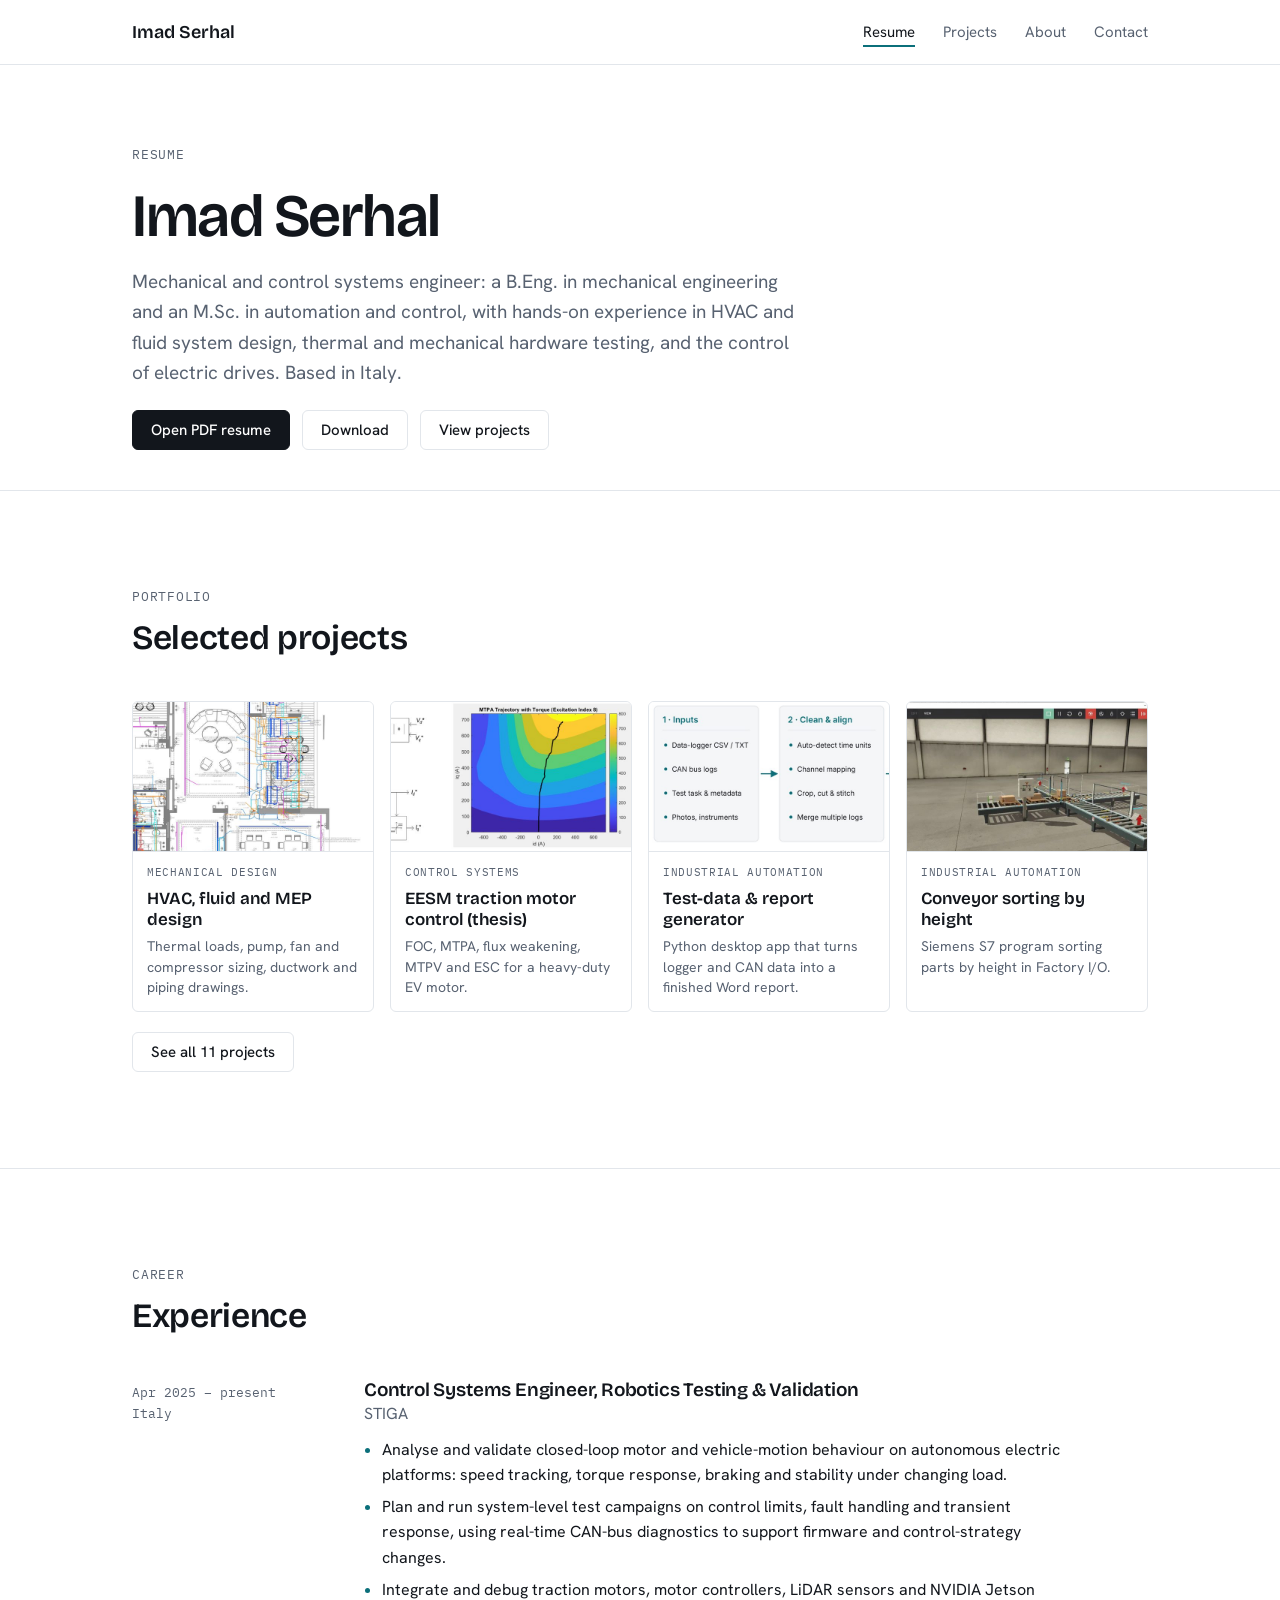
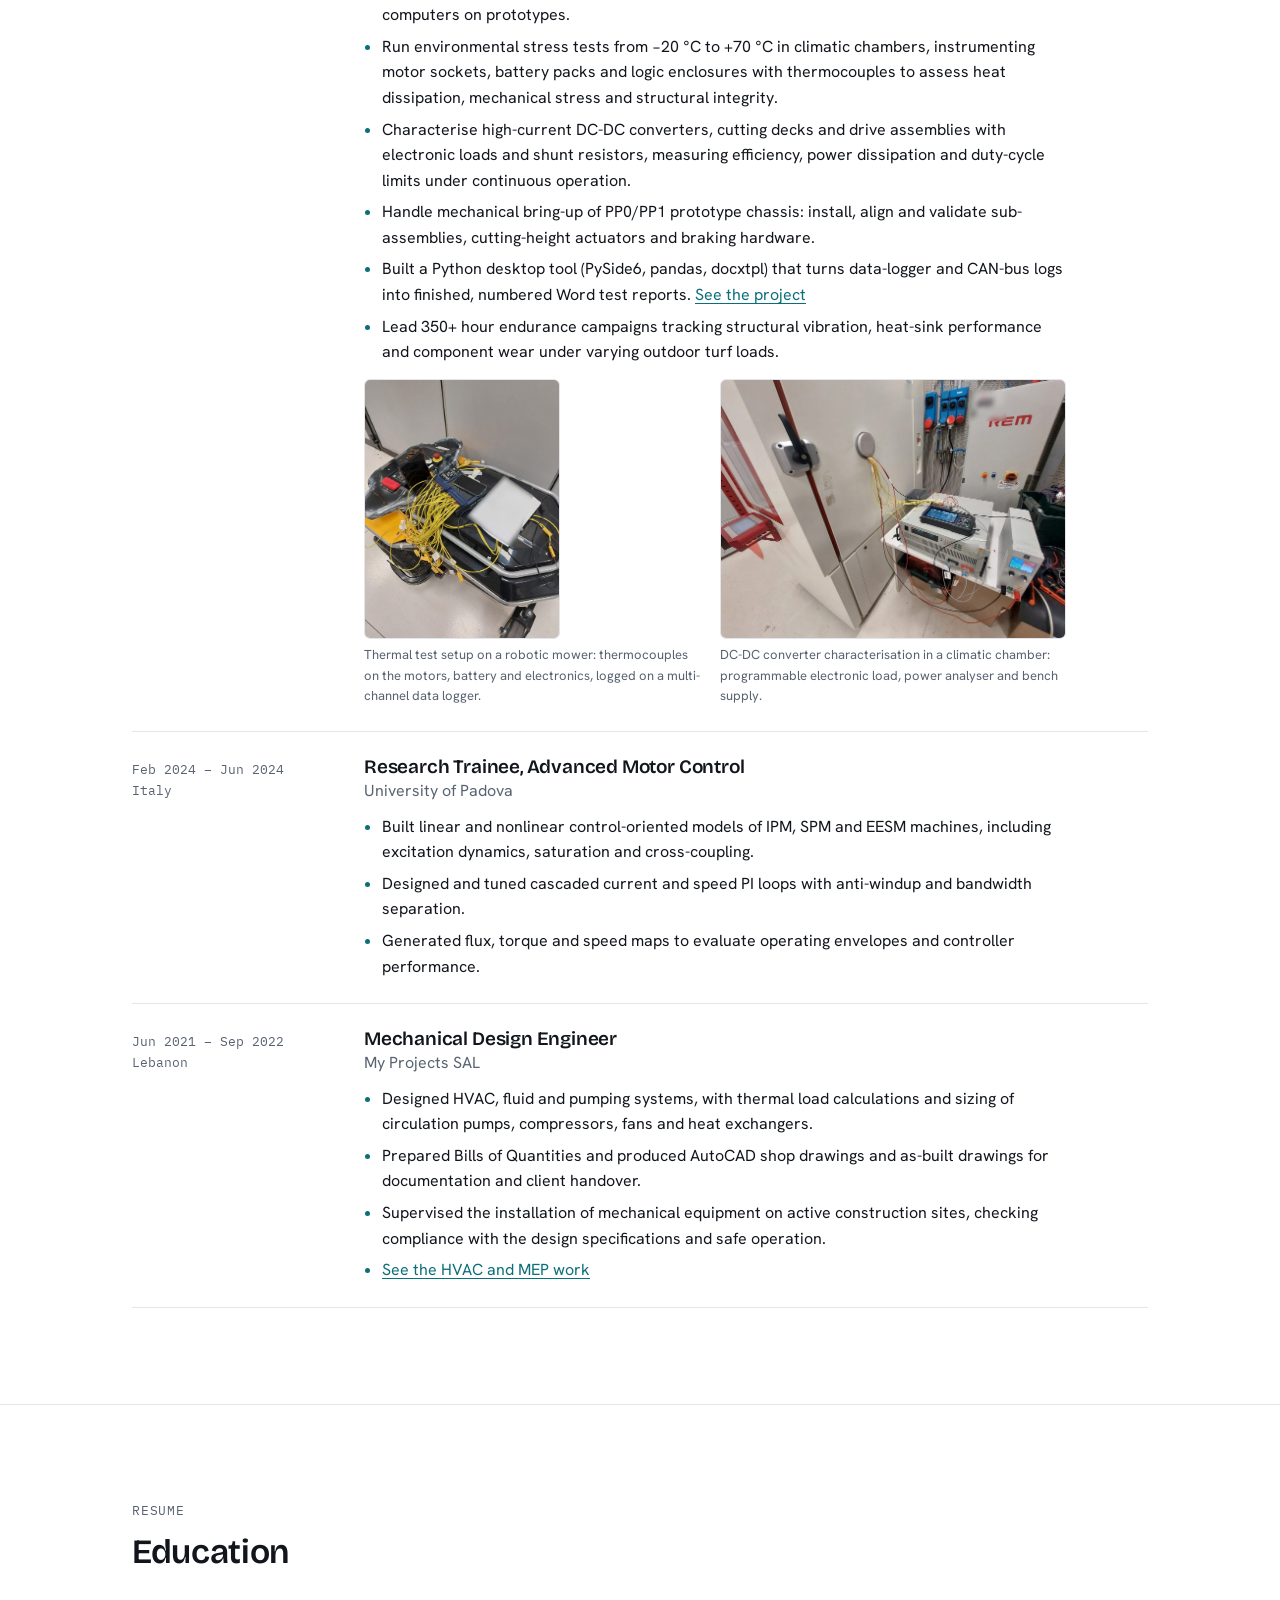
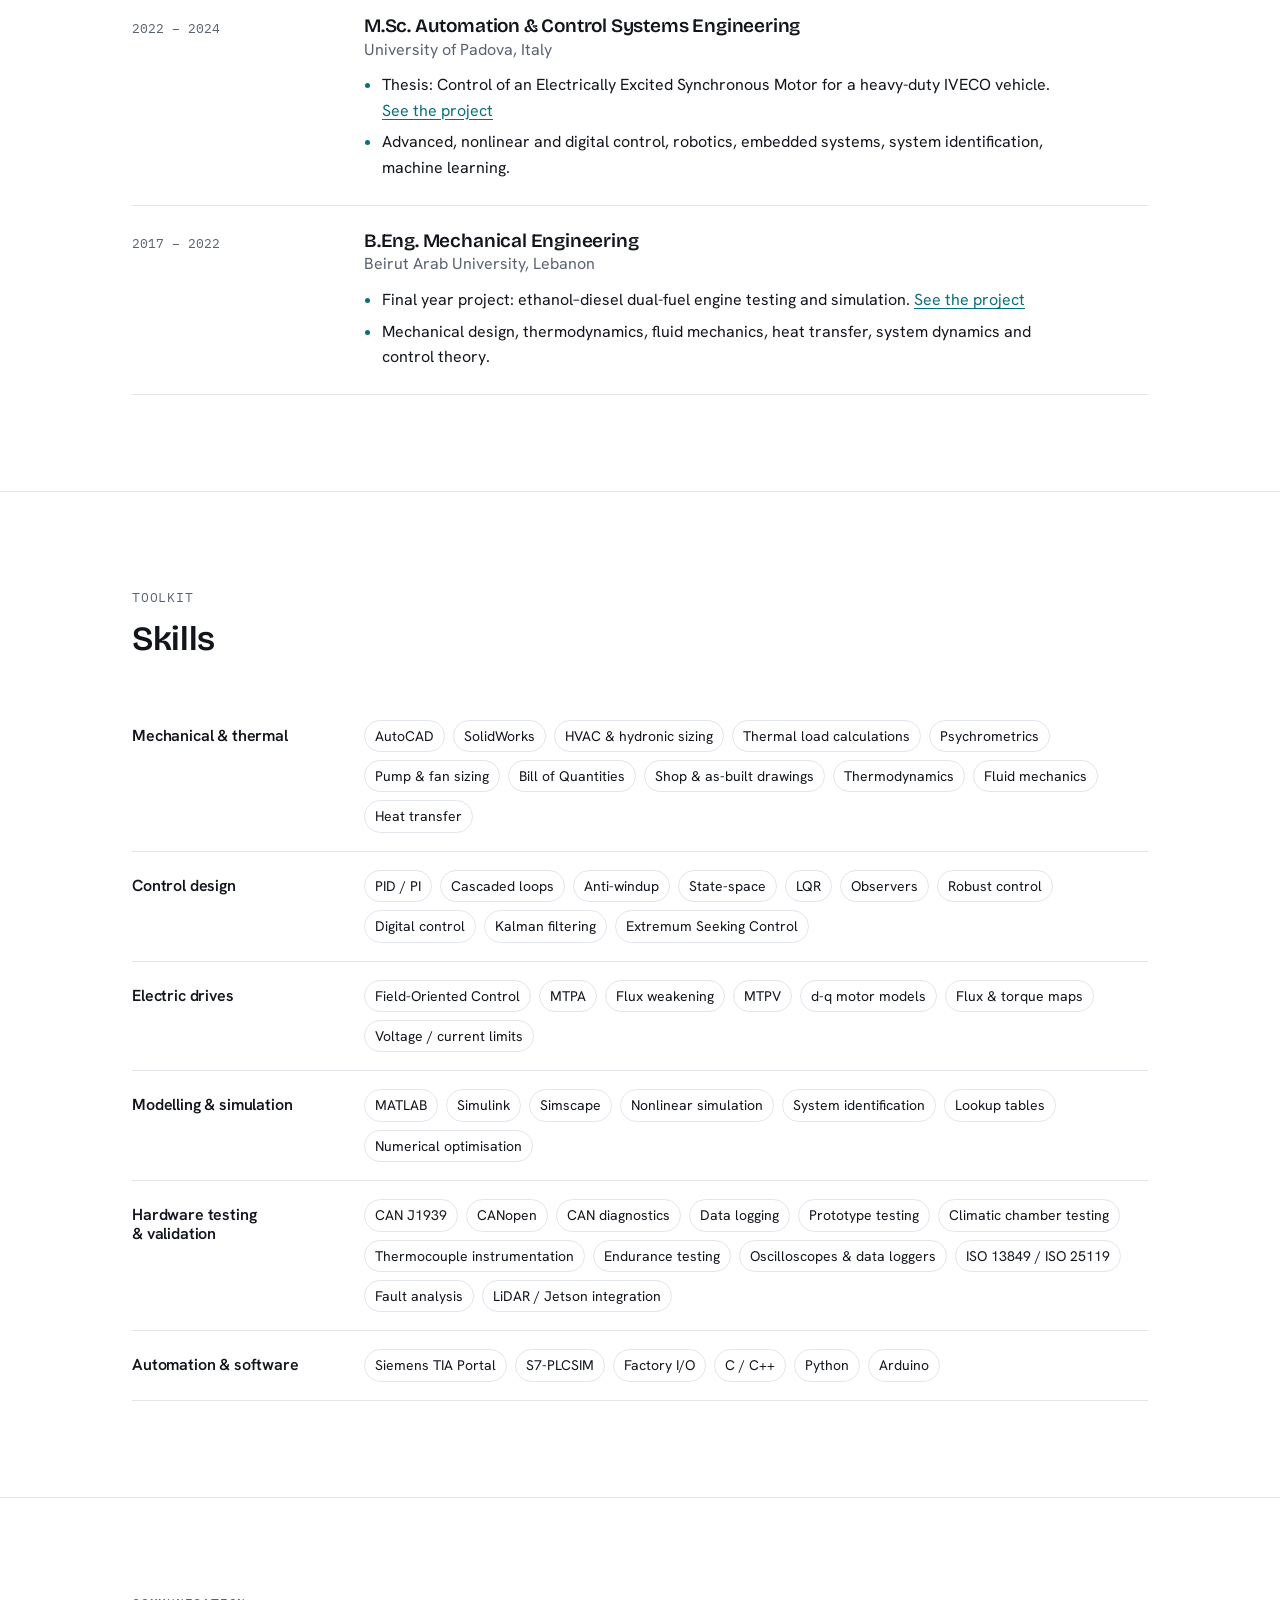
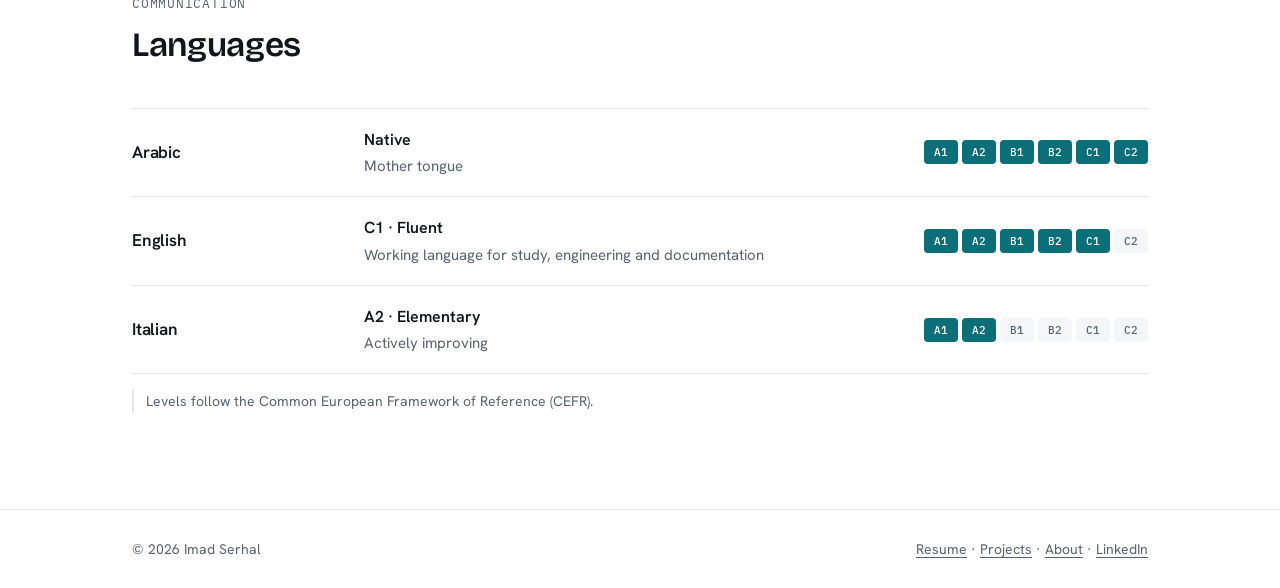
==== index.html @ 00bcc105 "Publish portfolio site Co-Authored-By: Claude Opus 5.5 (1M context) <noreply@anthropic.com> Claude-S" ====
<!doctype html>
<html lang="en">
<head>
<meta charset="utf-8">
<meta name="viewport" content="width=device-width, initial-scale=1, viewport-fit=cover">
<title>Imad Serhal · Resume</title>
<meta name="description" content="Imad Serhal, mechanical and control systems engineer. HVAC and fluid system design, control of electric drives, PLC and industrial automation projects.">
<link rel="canonical" href="https://imadhserhal.github.io/">
<meta property="og:type" content="website">
<meta property="og:title" content="Imad Serhal · Resume">
<meta property="og:description" content="Imad Serhal, mechanical and control systems engineer. HVAC and fluid system design, control of electric drives, PLC and industrial automation projects.">
<meta property="og:url" content="https://imadhserhal.github.io/">
<meta property="og:image" content="https://imadhserhal.github.io/assets/img/portrait.jpg">
<meta name="twitter:card" content="summary">
<link rel="preconnect" href="https://fonts.googleapis.com">
<link rel="preconnect" href="https://fonts.gstatic.com" crossorigin>
<link rel="stylesheet" href="https://fonts.googleapis.com/css2?family=Bricolage+Grotesque:opsz,wght@12..96,600&family=Hanken+Grotesk:wght@400;500;600&family=IBM+Plex+Mono:wght@400;500&display=swap">
<link rel="stylesheet" href="assets/style.css">
</head>
<body>

<header class="site-header">
  <div class="wrap">
    <a class="brand" href="index.html">Imad Serhal</a>
    <nav class="nav" aria-label="Main">
      <a href="index.html" aria-current="page">Resume</a>
      <a href="projects.html">Projects</a>
      <a href="about.html">About</a>
      <a href="about.html#contact">Contact</a>
    </nav>
  </div>
</header>

<main>
  <div class="wrap page-intro">
    <span class="label">Resume</span>
    <h1>Imad Serhal</h1>
    <p>Mechanical and control systems engineer: a B.Eng. in mechanical engineering and an M.Sc. in automation and control, with hands-on experience in HVAC and fluid system design, thermal and mechanical hardware testing, and the control of electric drives. Based in Italy.</p>
    <div class="hero-actions">
      <a class="btn" href="assets/docs/Imad_Serhal_CV.pdf" target="_blank" rel="noopener">Open PDF resume</a>
      <a class="btn ghost" href="assets/docs/Imad_Serhal_CV.pdf" download>Download</a>
      <a class="btn ghost" href="projects.html">View projects</a>
    </div>
  </div>

  <section id="selected-projects" class="preview">
    <div class="wrap">
      <div class="section-head">
        <span class="label">Portfolio</span>
        <h2>Selected projects</h2>
      </div>
      <div class="pcards">
      <a class="pcard" href="projects.html#hvac">
        <img src="assets/img/thumbs/hvac.jpg" alt="" loading="lazy" width="640" height="400">
        <span class="label">Mechanical Design</span>
        <strong>HVAC, fluid and MEP design</strong>
        <span class="pcard-text">Thermal loads, pump, fan and compressor sizing, ductwork and piping drawings.</span>
      </a>
      <a class="pcard" href="projects.html#eesm">
        <img src="assets/img/thumbs/eesm.jpg" alt="" loading="lazy" width="640" height="400">
        <span class="label">Control Systems</span>
        <strong>EESM traction motor control (thesis)</strong>
        <span class="pcard-text">FOC, MTPA, flux weakening, MTPV and ESC for a heavy-duty EV motor.</span>
      </a>
      <a class="pcard" href="projects.html#report-tool">
        <img src="assets/img/thumbs/report-tool.jpg" alt="" loading="lazy" width="640" height="400">
        <span class="label">Industrial Automation</span>
        <strong>Test-data &amp; report generator</strong>
        <span class="pcard-text">Python desktop app that turns logger and CAN data into a finished Word report.</span>
      </a>
      <a class="pcard" href="projects.html#plc-sorting">
        <img src="assets/img/thumbs/plc-sorting.jpg" alt="" loading="lazy" width="640" height="400">
        <span class="label">Industrial Automation</span>
        <strong>Conveyor sorting by height</strong>
        <span class="pcard-text">Siemens S7 program sorting parts by height in Factory I/O.</span>
      </a>
      </div>
      <p class="preview-more"><a class="btn ghost" href="projects.html">See all 11 projects</a></p>
    </div>
  </section>

  <section id="experience">
    <div class="wrap">
      <div class="section-head">
        <span class="label">Career</span>
        <h2>Experience</h2>
      </div>
      <div class="timeline">
        <article class="role">
          <div class="when">Apr 2025 – present<br>Italy</div>
          <div>
            <h3>Control Systems Engineer, Robotics Testing &amp; Validation</h3>
            <div class="org">STIGA</div>
            <ul>
              <li>Analyse and validate closed-loop motor and vehicle-motion behaviour on autonomous electric platforms: speed tracking, torque response, braking and stability under changing load.</li>
              <li>Plan and run system-level test campaigns on control limits, fault handling and transient response, using real-time CAN-bus diagnostics to support firmware and control-strategy changes.</li>
              <li>Integrate and debug traction motors, motor controllers, LiDAR sensors and NVIDIA Jetson computers on prototypes.</li>
              <li>Run environmental stress tests from −20 °C to +70 °C in climatic chambers, instrumenting motor sockets, battery packs and logic enclosures with thermocouples to assess heat dissipation, mechanical stress and structural integrity.</li>
              <li>Characterise high-current DC-DC converters, cutting decks and drive assemblies with electronic loads and shunt resistors, measuring efficiency, power dissipation and duty-cycle limits under continuous operation.</li>
              <li>Handle mechanical bring-up of PP0/PP1 prototype chassis: install, align and validate sub-assemblies, cutting-height actuators and braking hardware.</li>
              <li>Built a Python desktop tool (PySide6, pandas, docxtpl) that turns data-logger and CAN-bus logs into finished, numbered Word test reports. <a href="projects.html#report-tool">See the project</a></li>
              <li>Lead 350+ hour endurance campaigns tracking structural vibration, heat-sink performance and component wear under varying outdoor turf loads.</li>
            </ul>
            <div class="role-media">
              <figure>
                <img src="assets/img/thermal-setup.jpg" alt="Robotic mower instrumented with thermocouples routed to a multi-channel data logger" loading="lazy">
                <figcaption>Thermal test setup on a robotic mower: thermocouples on the motors, battery and electronics, logged on a multi-channel data logger.</figcaption>
              </figure>
              <figure>
                <img src="assets/img/dcdc-setup.jpg" alt="DC-DC converter wired through a climatic chamber port to an electronic load, power analyser and bench supply" loading="lazy">
                <figcaption>DC-DC converter characterisation in a climatic chamber: programmable electronic load, power analyser and bench supply.</figcaption>
              </figure>
            </div>
          </div>
        </article>
        <article class="role">
          <div class="when">Feb 2024 – Jun 2024<br>Italy</div>
          <div>
            <h3>Research Trainee, Advanced Motor Control</h3>
            <div class="org">University of Padova</div>
            <ul>
              <li>Built linear and nonlinear control-oriented models of IPM, SPM and EESM machines, including excitation dynamics, saturation and cross-coupling.</li>
              <li>Designed and tuned cascaded current and speed PI loops with anti-windup and bandwidth separation.</li>
              <li>Generated flux, torque and speed maps to evaluate operating envelopes and controller performance.</li>
            </ul>
          </div>
        </article>
        <article class="role">
          <div class="when">Jun 2021 – Sep 2022<br>Lebanon</div>
          <div>
            <h3>Mechanical Design Engineer</h3>
            <div class="org">My Projects SAL</div>
            <ul>
              <li>Designed HVAC, fluid and pumping systems, with thermal load calculations and sizing of circulation pumps, compressors, fans and heat exchangers.</li>
              <li>Prepared Bills of Quantities and produced AutoCAD shop drawings and as-built drawings for documentation and client handover.</li>
              <li>Supervised the installation of mechanical equipment on active construction sites, checking compliance with the design specifications and safe operation.</li>
              <li><a href="projects.html#hvac">See the HVAC and MEP work</a></li>
            </ul>
          </div>
        </article>
      </div>
    </div>
  </section>

  <section id="education">
    <div class="wrap">
      <div class="section-head">
        <span class="label">Resume</span>
        <h2>Education</h2>
      </div>
      <div class="timeline">
        <article class="role">
          <div class="when">2022 – 2024</div>
          <div>
            <h3>M.Sc. Automation &amp; Control Systems Engineering</h3>
            <div class="org">University of Padova, Italy</div>
            <ul>
              <li>Thesis: Control of an Electrically Excited Synchronous Motor for a heavy-duty IVECO vehicle. <a href="projects.html#eesm">See the project</a></li>
              <li>Advanced, nonlinear and digital control, robotics, embedded systems, system identification, machine learning.</li>
            </ul>
          </div>
        </article>
        <article class="role">
          <div class="when">2017 – 2022</div>
          <div>
            <h3>B.Eng. Mechanical Engineering</h3>
            <div class="org">Beirut Arab University, Lebanon</div>
            <ul>
              <li>Final year project: ethanol–diesel dual-fuel engine testing and simulation. <a href="projects.html#ethanol-engine">See the project</a></li>
              <li>Mechanical design, thermodynamics, fluid mechanics, heat transfer, system dynamics and control theory.</li>
            </ul>
          </div>
        </article>
      </div>
    </div>
  </section>

  <section id="skills">
    <div class="wrap">
      <div class="section-head">
        <span class="label">Toolkit</span>
        <h2>Skills</h2>
      </div>
      <div class="skills">
        <div class="skill-row">
          <h3>Mechanical &amp; thermal</h3>
          <ul class="chips"><li>AutoCAD</li><li>SolidWorks</li><li>HVAC &amp; hydronic sizing</li><li>Thermal load calculations</li><li>Psychrometrics</li><li>Pump &amp; fan sizing</li><li>Bill of Quantities</li><li>Shop &amp; as-built drawings</li><li>Thermodynamics</li><li>Fluid mechanics</li><li>Heat transfer</li></ul>
        </div>
        <div class="skill-row">
          <h3>Control design</h3>
          <ul class="chips"><li>PID / PI</li><li>Cascaded loops</li><li>Anti-windup</li><li>State-space</li><li>LQR</li><li>Observers</li><li>Robust control</li><li>Digital control</li><li>Kalman filtering</li><li>Extremum Seeking Control</li></ul>
        </div>
        <div class="skill-row">
          <h3>Electric drives</h3>
          <ul class="chips"><li>Field-Oriented Control</li><li>MTPA</li><li>Flux weakening</li><li>MTPV</li><li>d-q motor models</li><li>Flux &amp; torque maps</li><li>Voltage / current limits</li></ul>
        </div>
        <div class="skill-row">
          <h3>Modelling &amp; simulation</h3>
          <ul class="chips"><li>MATLAB</li><li>Simulink</li><li>Simscape</li><li>Nonlinear simulation</li><li>System identification</li><li>Lookup tables</li><li>Numerical optimisation</li></ul>
        </div>
        <div class="skill-row">
          <h3>Hardware testing &amp; validation</h3>
          <ul class="chips"><li>CAN J1939</li><li>CANopen</li><li>CAN diagnostics</li><li>Data logging</li><li>Prototype testing</li><li>Climatic chamber testing</li><li>Thermocouple instrumentation</li><li>Endurance testing</li><li>Oscilloscopes &amp; data loggers</li><li>ISO 13849 / ISO 25119</li><li>Fault analysis</li><li>LiDAR / Jetson integration</li></ul>
        </div>
        <div class="skill-row">
          <h3>Automation &amp; software</h3>
          <ul class="chips"><li>Siemens TIA Portal</li><li>S7-PLCSIM</li><li>Factory I/O</li><li>C / C++</li><li>Python</li><li>Arduino</li></ul>
        </div>
      </div>
    </div>
  </section>

  <section id="languages">
    <div class="wrap">
      <div class="section-head">
        <span class="label">Communication</span>
        <h2>Languages</h2>
      </div>
      <div class="langs">
        <div class="lang">
          <h3>Arabic</h3>
          <div class="lang-level"><strong>Native</strong><span>Mother tongue</span></div>
          <span class="cefr" aria-hidden="true"><i class="on">A1</i><i class="on">A2</i><i class="on">B1</i><i class="on">B2</i><i class="on">C1</i><i class="on">C2</i></span>
        </div>
        <div class="lang">
          <h3>English</h3>
          <div class="lang-level"><strong>C1 · Fluent</strong><span>Working language for study, engineering and documentation</span></div>
          <span class="cefr" aria-hidden="true"><i class="on">A1</i><i class="on">A2</i><i class="on">B1</i><i class="on">B2</i><i class="on">C1</i><i class="">C2</i></span>
        </div>
        <div class="lang">
          <h3>Italian</h3>
          <div class="lang-level"><strong>A2 · Elementary</strong><span>Actively improving</span></div>
          <span class="cefr" aria-hidden="true"><i class="on">A1</i><i class="on">A2</i><i class="">B1</i><i class="">B2</i><i class="">C1</i><i class="">C2</i></span>
        </div>
      </div>
      <p class="note" style="margin-top:16px">Levels follow the Common European Framework of Reference (CEFR).</p>
    </div>
  </section>
</main>

<footer class="site-footer">
  <div class="wrap">
    <span>© 2026 Imad Serhal</span>
    <span><a href="index.html">Resume</a> · <a href="projects.html">Projects</a> · <a href="about.html">About</a> · <a href="https://www.linkedin.com/in/imadserhal" target="_blank" rel="noopener">LinkedIn</a></span>
  </div>
</footer>

<script src="assets/main.js"></script>
</body>
</html>
---- assets/style.css ----
/* Layout: one 1080px column, white ground, hairline rules between sections,
   mono labels for the engineering detail (units, tools, dates). */
:root {
  --bg: #ffffff;
  --surface: #f4f6f8;
  --ink: #12161c;
  --muted: #586271;
  --line: #e2e6eb;
  --accent: #0b6f7a;
  --accent-soft: #e6f2f3;

  --font-display: "Bricolage Grotesque", "Hanken Grotesk", system-ui, sans-serif;
  --font-body: "Hanken Grotesk", system-ui, -apple-system, "Segoe UI", sans-serif;
  --font-mono: "IBM Plex Mono", ui-monospace, "SFMono-Regular", Menlo, Consolas, monospace;

  --step--1: 0.8125rem;
  --step-0: 1rem;
  --step-1: 1.1875rem;
  --step-2: 1.5rem;
  --step-3: 2.125rem;
  --step-4: clamp(2.5rem, 6vw, 3.75rem);

  --wrap: 1080px;
  --radius: 6px;
  color-scheme: light;
}

* { box-sizing: border-box; }
html { scroll-behavior: smooth; scroll-padding-top: 84px; }
@media (prefers-reduced-motion: reduce) { html { scroll-behavior: auto; } }

body {
  margin: 0;
  background: var(--bg);
  color: var(--ink);
  font-family: var(--font-body);
  font-size: var(--step-0);
  line-height: 1.6;
  -webkit-font-smoothing: antialiased;
}
body::before {
  content: "";
  position: fixed;
  inset: 0 0 auto;
  height: env(safe-area-inset-top, 0px);
  z-index: 30;
  background: var(--bg);
}

img, video { max-width: 100%; display: block; }
a { color: var(--accent); text-underline-offset: 3px; }
a:hover { color: var(--ink); }
:focus-visible { outline: 2px solid var(--accent); outline-offset: 3px; border-radius: 2px; }

h1, h2, h3 { font-family: var(--font-display); font-weight: 600; line-height: 1.15; text-wrap: balance; margin: 0; letter-spacing: -0.01em; }
h1 { font-size: var(--step-4); letter-spacing: -0.025em; }
h2 { font-size: var(--step-3); }
h3 { font-size: var(--step-2); }
p { margin: 0; }

.wrap {
  max-width: var(--wrap);
  margin: 0 auto;
  padding-left: max(16px, env(safe-area-inset-left, 0px));
  padding-right: max(16px, env(safe-area-inset-right, 0px));
}
@media (min-width: 720px) {
  .wrap { padding-left: max(32px, env(safe-area-inset-left, 0px)); padding-right: max(32px, env(safe-area-inset-right, 0px)); }
}

.label {
  font-family: var(--font-mono);
  font-size: var(--step--1);
  letter-spacing: 0.06em;
  text-transform: uppercase;
  color: var(--muted);
}

/* Header */
.site-header {
  position: sticky;
  top: env(safe-area-inset-top, 0px);
  z-index: 20;
  background: color-mix(in srgb, var(--bg) 92%, transparent);
  backdrop-filter: saturate(1.4) blur(8px);
  border-bottom: 1px solid var(--line);
}
.site-header .wrap {
  display: flex;
  align-items: center;
  justify-content: space-between;
  gap: 16px;
  min-height: 64px;
}
.brand { font-family: var(--font-display); font-weight: 600; font-size: 1.125rem; color: var(--ink); text-decoration: none; white-space: nowrap; }
.nav { display: flex; align-items: center; gap: clamp(12px, 3vw, 28px); }
.nav a { color: var(--muted); text-decoration: none; font-size: 0.9375rem; }
.nav a:hover, .nav a[aria-current="page"] { color: var(--ink); }
.nav a[aria-current="page"] { text-decoration: underline; text-decoration-color: var(--accent); text-decoration-thickness: 2px; text-underline-offset: 8px; }

.btn {
  display: inline-flex;
  align-items: center;
  gap: 8px;
  padding: 10px 18px;
  border-radius: var(--radius);
  border: 1px solid var(--ink);
  background: var(--ink);
  color: var(--bg);
  font: 500 0.9375rem/1.2 var(--font-body);
  text-decoration: none;
  cursor: pointer;
}
.btn:hover { background: var(--accent); border-color: var(--accent); color: var(--bg); }
.btn.ghost { background: transparent; color: var(--ink); border-color: var(--line); }
.btn.ghost:hover { border-color: var(--ink); color: var(--ink); background: transparent; }
.nav .btn { padding: 7px 14px; color: var(--bg); }
.nav .btn:hover { color: var(--bg); }
@media (max-width: 520px) { .nav .hide-sm { display: none; } }
@media (max-width: 440px) { .brand { display: none; } .nav { width: 100%; justify-content: space-between; } }

/* Sections */
section { padding-block: clamp(56px, 9vw, 96px); border-top: 1px solid var(--line); }
section.first { border-top: 0; }
.section-head { display: grid; gap: 10px; margin-bottom: clamp(28px, 4vw, 44px); max-width: 44rem; }
.section-head p { color: var(--muted); font-size: var(--step-1); }

/* Hero */
.hero { padding-block: clamp(48px, 8vw, 88px) clamp(40px, 6vw, 64px); }
.hero-grid { display: grid; gap: clamp(28px, 5vw, 56px); align-items: center; grid-template-columns: 1fr; }
@media (min-width: 820px) { .hero-grid { grid-template-columns: minmax(0, 1fr) 280px; } }
.hero-text { display: grid; gap: 20px; min-width: 0; }
.hero-lede { font-size: var(--step-1); color: var(--muted); max-width: 38rem; }
.hero-lede strong { color: var(--ink); font-weight: 600; }
.hero-actions { display: flex; flex-wrap: wrap; gap: 12px; margin-top: 6px; }
.portrait { border-radius: var(--radius); width: 100%; max-width: 280px; aspect-ratio: 1; object-fit: cover; background: var(--surface); }
@media (max-width: 819px) { .portrait { max-width: 160px; order: -1; } }

.trace { margin-top: clamp(32px, 5vw, 56px); }
.trace svg { width: 100%; height: 72px; display: block; }
.trace .axis { stroke: var(--line); stroke-width: 1; }
.trace .ref { stroke: var(--muted); stroke-width: 1; stroke-dasharray: 4 4; fill: none; }
.trace .out { stroke: var(--accent); stroke-width: 2; fill: none; }
.trace text { font: 11px var(--font-mono); fill: var(--muted); }

.facts { display: grid; grid-template-columns: repeat(auto-fit, minmax(210px, 1fr)); gap: 0; border-top: 1px solid var(--line); margin-top: 8px; }
.fact { padding: 18px 20px 4px 0; display: grid; gap: 4px; align-content: start; }
.fact strong { font-weight: 600; }
.fact span:last-child { color: var(--muted); font-size: 0.9375rem; }

/* About */
.about-grid { display: grid; gap: clamp(28px, 5vw, 56px); grid-template-columns: 1fr; }
@media (min-width: 820px) { .about-grid { grid-template-columns: minmax(0, 1fr) 320px; } }
.prose { display: grid; gap: 18px; max-width: 40rem; font-size: 1.0625rem; min-width: 0; }
.about-photo figure { margin: 0; display: grid; gap: 10px; }
.about-photo img { border-radius: var(--radius); aspect-ratio: 3 / 4; object-fit: cover; width: 100%; }
.about-photo figcaption { font-size: var(--step--1); color: var(--muted); }

.strengths { display: grid; gap: 24px; grid-template-columns: repeat(auto-fit, minmax(240px, 1fr)); margin-top: clamp(36px, 5vw, 56px); }
.strength { display: grid; gap: 8px; align-content: start; padding-top: 16px; border-top: 2px solid var(--ink); }
.strength p { color: var(--muted); font-size: 0.9375rem; }

/* Timeline */
.timeline { display: grid; gap: 0; }
.role { display: grid; gap: 8px 32px; grid-template-columns: 1fr; padding-block: 24px; border-bottom: 1px solid var(--line); }
.role:first-child { padding-top: 0; }
@media (min-width: 720px) { .role { grid-template-columns: 200px minmax(0, 1fr); } }
.role .when { font-family: var(--font-mono); font-size: var(--step--1); color: var(--muted); padding-top: 4px; font-variant-numeric: tabular-nums; }
.role h3 { font-size: var(--step-1); }
.role .org { color: var(--muted); }
.role ul { margin: 10px 0 0; padding-left: 18px; display: grid; gap: 6px; max-width: 44rem; }
.role li::marker { color: var(--accent); }

/* Skills */
.skills { display: grid; gap: 0; }
.skill-row { display: grid; gap: 10px 32px; grid-template-columns: 1fr; padding-block: 18px; border-bottom: 1px solid var(--line); }
@media (min-width: 720px) { .skill-row { grid-template-columns: 200px minmax(0, 1fr); align-items: baseline; } }
.skill-row h3 { font-family: var(--font-body); font-size: 1rem; font-weight: 600; }
.chips { display: flex; flex-wrap: wrap; gap: 8px; list-style: none; margin: 0; padding: 0; }
.chips li { font-size: 0.875rem; padding: 4px 10px; border: 1px solid var(--line); border-radius: 999px; background: var(--bg); }

/* Contact */
.contact-grid { display: grid; gap: 28px; grid-template-columns: 1fr; }
@media (min-width: 820px) { .contact-grid { grid-template-columns: minmax(0, 1fr) minmax(0, 1fr); align-items: start; } }
.contact-list { display: grid; gap: 0; border-top: 1px solid var(--line); }
.contact-item { display: grid; grid-template-columns: 110px minmax(0, 1fr) auto; gap: 12px; align-items: center; padding-block: 16px; border-bottom: 1px solid var(--line); }
.contact-item .value { font-size: 1.0625rem; overflow-wrap: anywhere; user-select: all; }
.contact-item a.value { user-select: auto; }
.copy { font: 500 0.8125rem var(--font-mono); background: none; border: 1px solid var(--line); border-radius: var(--radius); padding: 5px 10px; color: var(--muted); cursor: pointer; }
.copy:hover { border-color: var(--ink); color: var(--ink); }

/* Footer */
.site-footer { border-top: 1px solid var(--line); padding-block: 28px calc(28px + env(safe-area-inset-bottom, 0px)); color: var(--muted); font-size: 0.875rem; }
.site-footer .wrap { display: flex; flex-wrap: wrap; justify-content: space-between; gap: 12px; }
.site-footer a { color: var(--muted); }

/* ---------- Projects page ---------- */
.page-intro { padding-block: clamp(48px, 7vw, 80px) clamp(28px, 4vw, 40px); display: grid; gap: 16px; }
.page-intro p { color: var(--muted); font-size: var(--step-1); max-width: 42rem; }

.discipline-nav {
  position: sticky;
  top: calc(env(safe-area-inset-top, 0px) + 64px);
  z-index: 15;
  background: var(--bg);
  border-bottom: 1px solid var(--line);
}
.discipline-nav ul { display: flex; gap: 6px; list-style: none; margin: 0; padding: 10px 0; overflow-x: auto; scrollbar-width: none; }
.discipline-nav a { display: inline-flex; gap: 8px; align-items: baseline; white-space: nowrap; padding: 6px 12px; border-radius: 999px; text-decoration: none; color: var(--muted); font-size: 0.9375rem; border: 1px solid transparent; }
.discipline-nav a:hover { color: var(--ink); border-color: var(--line); }
.discipline-nav a.active { color: var(--ink); background: var(--surface); }
.discipline-nav .count { font-family: var(--font-mono); font-size: 0.75rem; color: var(--muted); }

.discipline { padding-block: clamp(48px, 7vw, 80px); }
.discipline > .wrap > header { display: grid; gap: 8px; margin-bottom: clamp(28px, 4vw, 40px); max-width: 44rem; }
.discipline > .wrap > header p { color: var(--muted); }

.project { display: grid; gap: 22px; padding-block: clamp(28px, 4vw, 40px); border-top: 1px solid var(--line); }
.project:first-of-type { border-top: 0; padding-top: 0; }
.project-head { display: grid; gap: 8px; max-width: 46rem; }
.project-head .context { font-family: var(--font-mono); font-size: var(--step--1); color: var(--muted); }
.project-summary { font-size: 1.0625rem; max-width: 46rem; }

.metrics { display: grid; grid-template-columns: repeat(auto-fit, minmax(180px, 1fr)); gap: 0; border-block: 1px solid var(--line); }
.metric { padding: 16px 16px 16px 0; display: grid; gap: 2px; }
.metric b { font-family: var(--font-mono); font-weight: 500; font-size: 1.375rem; color: var(--accent); font-variant-numeric: tabular-nums; }
.metric span { font-size: 0.875rem; color: var(--muted); }

.pwr { display: grid; gap: 18px 32px; grid-template-columns: 1fr; margin: 0; }
@media (min-width: 820px) { .pwr { grid-template-columns: repeat(3, minmax(0, 1fr)); } }
.pwr div { display: grid; gap: 6px; align-content: start; min-width: 0; }
.pwr dt { font-family: var(--font-mono); font-size: 0.75rem; letter-spacing: 0.06em; text-transform: uppercase; color: var(--accent); }
.pwr dd { margin: 0; font-size: 0.9375rem; }
.pwr ul { margin: 0; padding-left: 18px; display: grid; gap: 4px; }

.tools { display: flex; flex-wrap: wrap; gap: 6px; list-style: none; margin: 0; padding: 0; }
.tools li { font-family: var(--font-mono); font-size: 0.75rem; padding: 3px 8px; border-radius: 4px; background: var(--surface); color: var(--muted); }

.gallery { display: grid; gap: 16px; grid-template-columns: 1fr; }
@media (min-width: 720px) { .gallery { grid-template-columns: repeat(2, minmax(0, 1fr)); } }
.gallery figure, figure.single { margin: 0; display: grid; gap: 8px; align-content: start; }
.gallery img, figure.single img { width: 100%; border: 1px solid var(--line); border-radius: var(--radius); background: #fff; }
figcaption { font-size: var(--step--1); color: var(--muted); }
figure.single { max-width: 520px; }

.split { display: grid; gap: 22px 40px; grid-template-columns: 1fr; align-items: start; }
@media (min-width: 860px) { .split { grid-template-columns: minmax(0, 1.15fr) minmax(0, 1fr); } }
.split > * { min-width: 0; }
.split .stack { display: grid; gap: 16px; }

/* Silent videos */
.video { position: relative; border: 1px solid var(--line); border-radius: var(--radius); overflow: hidden; background: var(--surface); aspect-ratio: 16 / 9; }
.video video { width: 100%; height: 100%; object-fit: cover; }
.video .vbtn {
  position: absolute; left: 10px; bottom: 10px;
  font: 500 0.75rem var(--font-mono);
  padding: 5px 10px; border-radius: 4px; border: 0; cursor: pointer;
  background: color-mix(in srgb, var(--ink) 78%, transparent); color: var(--bg);
}
.video .tag { position: absolute; right: 10px; bottom: 10px; font: 0.6875rem var(--font-mono); padding: 4px 8px; border-radius: 4px; background: color-mix(in srgb, var(--bg) 88%, transparent); color: var(--muted); }

/* Tables */
.table-wrap { overflow-x: auto; border: 1px solid var(--line); border-radius: var(--radius); }
table { border-collapse: collapse; width: 100%; min-width: 560px; font-size: 0.9375rem; }
th, td { text-align: left; padding: 10px 14px; border-bottom: 1px solid var(--line); vertical-align: top; }
th { font: 500 0.75rem var(--font-mono); letter-spacing: 0.05em; text-transform: uppercase; color: var(--muted); background: var(--surface); }
tr:last-child td { border-bottom: 0; }
td:first-child { font-family: var(--font-mono); font-size: 0.8125rem; color: var(--muted); white-space: nowrap; }

/* Code */
details.code { border: 1px solid var(--line); border-radius: var(--radius); background: var(--surface); }
details.code summary { cursor: pointer; padding: 12px 16px; display: flex; gap: 12px; align-items: baseline; justify-content: space-between; list-style: none; }
details.code summary::-webkit-details-marker { display: none; }
details.code summary .t { font-weight: 600; font-size: 0.9375rem; }
details.code summary .f { font-family: var(--font-mono); font-size: 0.75rem; color: var(--muted); overflow-wrap: anywhere; }
details.code summary::before { content: "+"; font-family: var(--font-mono); color: var(--accent); width: 1ch; flex: none; }
details.code[open] summary::before { content: "\2212"; }
details.code summary .grow { flex: 1; display: flex; flex-wrap: wrap; gap: 4px 12px; align-items: baseline; min-width: 0; }
details.code pre { margin: 0; overflow-x: auto; padding: 16px; border-top: 1px solid var(--line); background: var(--bg); border-radius: 0 0 var(--radius) var(--radius); }
details.code code { font-family: var(--font-mono); font-size: 0.8125rem; line-height: 1.6; tab-size: 2; }
.code-group { display: grid; gap: 10px; }

.hljs-comment, .hljs-quote { color: #6b7684; font-style: italic; }
.hljs-keyword, .hljs-built_in, .hljs-type { color: #0b6f7a; font-weight: 500; }
.hljs-number, .hljs-literal { color: #9a4d00; }
.hljs-string { color: #2f6b2f; }
.hljs-title, .hljs-title.function_ { color: #1b3f8f; }
.hljs-meta { color: #7a4b8c; }

.note { font-size: 0.875rem; color: var(--muted); border-left: 2px solid var(--line); padding-left: 12px; max-width: 46rem; }

.arch svg { width: 100%; height: auto; max-width: 560px; display: block; }
.arch rect { fill: var(--bg); stroke: var(--ink); stroke-width: 1.2; }
.arch rect.core { fill: var(--accent-soft); stroke: var(--accent); }
.arch text { font: 12px var(--font-mono); fill: var(--ink); }
.arch path { stroke: var(--muted); stroke-width: 1.2; fill: none; marker-end: url(#arr); }
.arch .ah { fill: var(--muted); }

.next-cta { display: flex; flex-wrap: wrap; gap: 16px; align-items: center; justify-content: space-between; }

/* Grid children that hold code, tables or long text must be allowed to shrink. */
.project > *, .code-group > *, .discipline > .wrap > * { min-width: 0; }
.project { grid-template-columns: minmax(0, 1fr); }
.metrics { grid-template-columns: repeat(auto-fit, minmax(150px, 1fr)); }
.about-photo img { height: auto; max-height: 520px; object-position: 50% 30%; }
.portrait { height: auto; }
@media (min-width: 860px) { .split.portrait-media { grid-template-columns: minmax(0, 1fr) 300px; } }
.video.portrait { aspect-ratio: 9 / 16; max-width: 300px; width: 100%; }
@media (max-width: 859px) { .video.portrait { max-width: 280px; } }

/* Media viewer */
img.zoomable { cursor: zoom-in; }
.video .vexpand {
  position: absolute; right: 10px; top: 10px;
  font: 500 0.75rem var(--font-mono);
  padding: 5px 10px; border-radius: 4px; border: 0; cursor: pointer;
  background: color-mix(in srgb, var(--ink) 78%, transparent); color: var(--bg);
}
.video .vexpand:hover, .video .vbtn:hover { background: var(--accent); }
html.viewer-open { overflow: hidden; }
.viewer {
  position: fixed; inset: 0; z-index: 100;
  display: grid; grid-template-rows: auto minmax(0, 1fr) auto;
  background: rgba(12, 14, 18, 0.97); color: #fff;
  -webkit-backdrop-filter: blur(6px); backdrop-filter: blur(6px);
  padding: env(safe-area-inset-top, 0px) env(safe-area-inset-right, 0px) env(safe-area-inset-bottom, 0px) env(safe-area-inset-left, 0px);
}
.viewer[hidden] { display: none; }
.viewer-bar { display: flex; align-items: center; justify-content: flex-end; gap: 8px; padding: 12px 16px; }
.viewer-zoom { display: inline-flex; gap: 4px; margin-right: auto; }
.viewer-zoom[hidden], .viewer-play[hidden] { display: none; }
.viewer button {
  font: 500 0.8125rem var(--font-mono); color: #fff; cursor: pointer;
  background: rgba(255, 255, 255, 0.12); border: 1px solid rgba(255, 255, 255, 0.2);
  border-radius: 4px; padding: 6px 12px; min-width: 36px;
}
.viewer button:hover { background: rgba(255, 255, 255, 0.24); }
.viewer-play { margin-right: auto; }
.viewer-stage { overflow: auto; display: grid; place-items: center; padding: 12px; overscroll-behavior: contain; }
.viewer-stage.zoomed { place-items: start; }
.viewer-stage.zoomed img { cursor: grab; margin: auto; }
.viewer-stage.zoomed img:active { cursor: grabbing; }
.viewer-stage img { max-width: none; height: auto; background: #fff; border-radius: 4px; cursor: zoom-in; user-select: none; -webkit-user-drag: none; }
.viewer-stage video { width: 100%; height: 100%; object-fit: contain; }
.viewer-cap { margin: 0; padding: 4px 16px 16px; font-size: 0.875rem; color: rgba(255, 255, 255, 0.78); text-align: center; max-width: 60rem; justify-self: center; }

/* Project overview cards */
.overview { padding-block: clamp(24px, 4vw, 40px) 0; scroll-margin-top: 130px; }
.pcards { display: grid; gap: 16px; grid-template-columns: repeat(auto-fill, minmax(min(100%, 230px), 1fr)); }
.pcard { display: grid; gap: 6px; align-content: start; text-decoration: none; color: var(--ink); border: 1px solid var(--line); border-radius: var(--radius); padding: 0 0 14px; overflow: hidden; background: var(--bg); transition: border-color .15s, box-shadow .15s; }
.pcard[hidden] { display: none; }
.pcard img { width: 100%; height: auto; aspect-ratio: 16 / 10; object-fit: cover; border-bottom: 1px solid var(--line); margin-bottom: 6px; background: var(--surface); }
.pcard .label, .pcard strong, .pcard .pcard-text { padding-inline: 14px; }
.pcard .label { font-size: 0.6875rem; }
.pcard strong { font-family: var(--font-display); font-weight: 600; font-size: 1.0625rem; line-height: 1.25; }
.pcard .pcard-text { font-size: 0.875rem; color: var(--muted); line-height: 1.45; }
.pcard:hover { border-color: var(--ink); color: var(--ink); box-shadow: 0 2px 10px rgba(18, 22, 28, 0.06); }
.discipline-nav a { cursor: pointer; }
section.discipline[hidden] { display: none; }
.discipline { scroll-margin-top: 120px; }
.project { scroll-margin-top: 120px; }

/* Folded galleries */
.fold-group { display: grid; gap: 22px; }
.gallery > [hidden], .fold-group > [hidden] { display: none; }
.fold-btn { justify-self: start; font: 500 0.875rem var(--font-body); padding: 8px 14px; border-radius: var(--radius); border: 1px solid var(--line); background: var(--bg); color: var(--ink); cursor: pointer; }
.fold-btn:hover { border-color: var(--ink); }

/* Previous / next */

/* Back to top */
.to-top { position: fixed; right: max(16px, env(safe-area-inset-right, 0px)); bottom: calc(16px + env(safe-area-inset-bottom, 0px)); z-index: 18; font: 500 0.8125rem var(--font-mono); text-decoration: none; padding: 8px 12px; border-radius: 999px; background: var(--ink); color: var(--bg); opacity: 0; pointer-events: none; transform: translateY(8px); transition: opacity .2s, transform .2s; }
.to-top.show { opacity: 1; pointer-events: auto; transform: none; }
.to-top:hover { background: var(--accent); color: var(--bg); }
@media (max-width: 560px) {
  .pcards { gap: 10px; }
  .pcard { grid-template-columns: 112px minmax(0, 1fr); grid-template-rows: auto auto 1fr; column-gap: 12px; row-gap: 2px; padding: 0; align-items: start; }
  .pcard img { grid-row: 1 / span 3; height: 100%; min-height: 96px; aspect-ratio: auto; border-bottom: 0; border-right: 1px solid var(--line); margin: 0; }
  .pcard .label, .pcard strong, .pcard .pcard-text { padding-inline: 0 12px; }
  .pcard .label { padding-top: 10px; }
  .pcard .pcard-text { padding-bottom: 10px; font-size: 0.8125rem; }
  .pcard strong { font-size: 1rem; }
}

/* Languages */
.langs { display: grid; gap: 0; border-top: 1px solid var(--line); }
.lang { display: grid; grid-template-columns: 1fr; gap: 8px 32px; padding-block: 18px; border-bottom: 1px solid var(--line); align-items: center; }
@media (min-width: 720px) { .lang { grid-template-columns: 200px minmax(0, 1fr) auto; } }
.lang h3 { font-family: var(--font-body); font-size: 1.0625rem; font-weight: 600; }
.lang-level { display: grid; gap: 2px; }
.lang-level strong { font-weight: 600; }
.lang-level span { color: var(--muted); font-size: 0.9375rem; }
.cefr { display: inline-flex; gap: 4px; }
.cefr i { font: 500 0.6875rem var(--font-mono); font-style: normal; width: 34px; text-align: center; padding: 5px 0; border-radius: 4px; background: var(--surface); color: var(--muted); }
.cefr i.on { background: var(--accent); color: #fff; }

.role-media { display: flex; flex-wrap: wrap; gap: 16px; margin-top: 14px; }
.role-media figure { margin: 0; display: grid; gap: 6px; align-content: start; flex: 0 1 auto; max-width: 100%; }
.role-media img { display: block; height: 260px; width: auto; max-width: 100%; object-fit: cover; border: 1px solid var(--line); border-radius: var(--radius); }
.role-media figcaption { max-width: 340px; }

.preview-more { margin: 20px 0 0; }
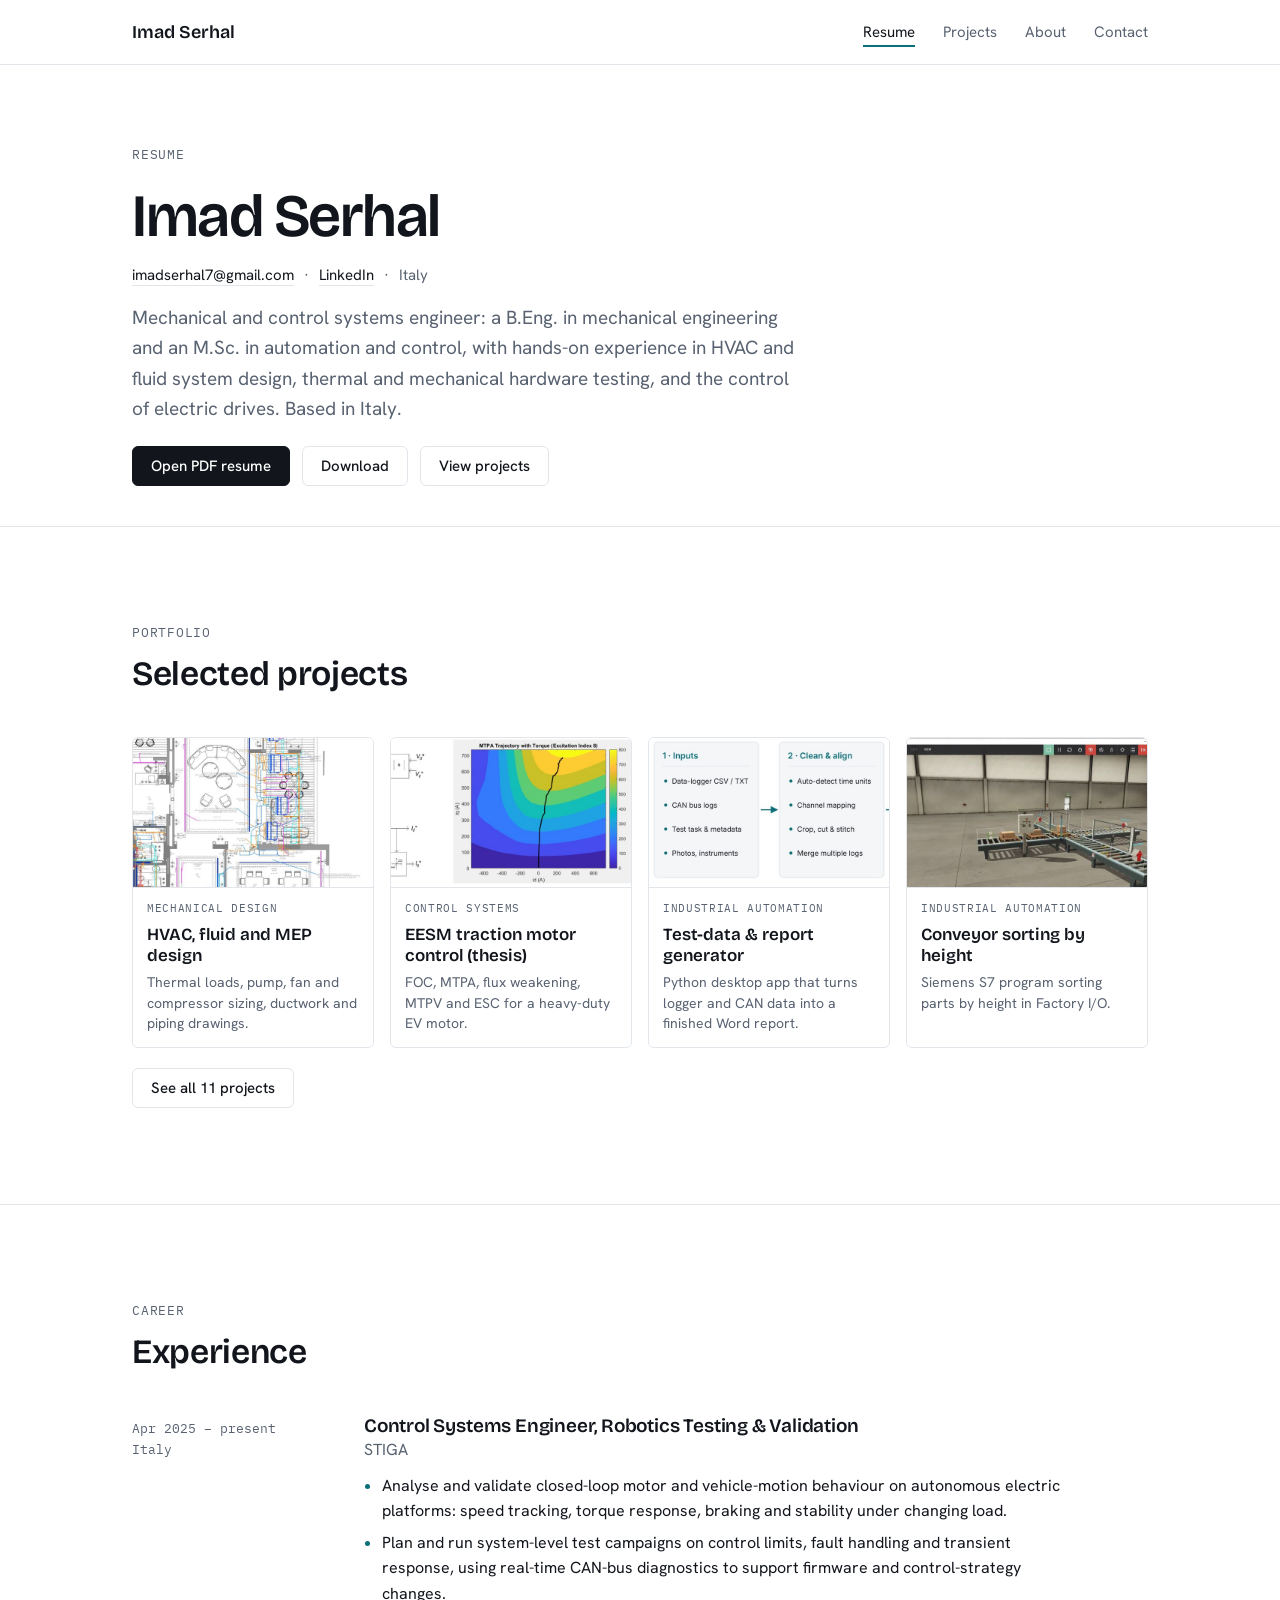
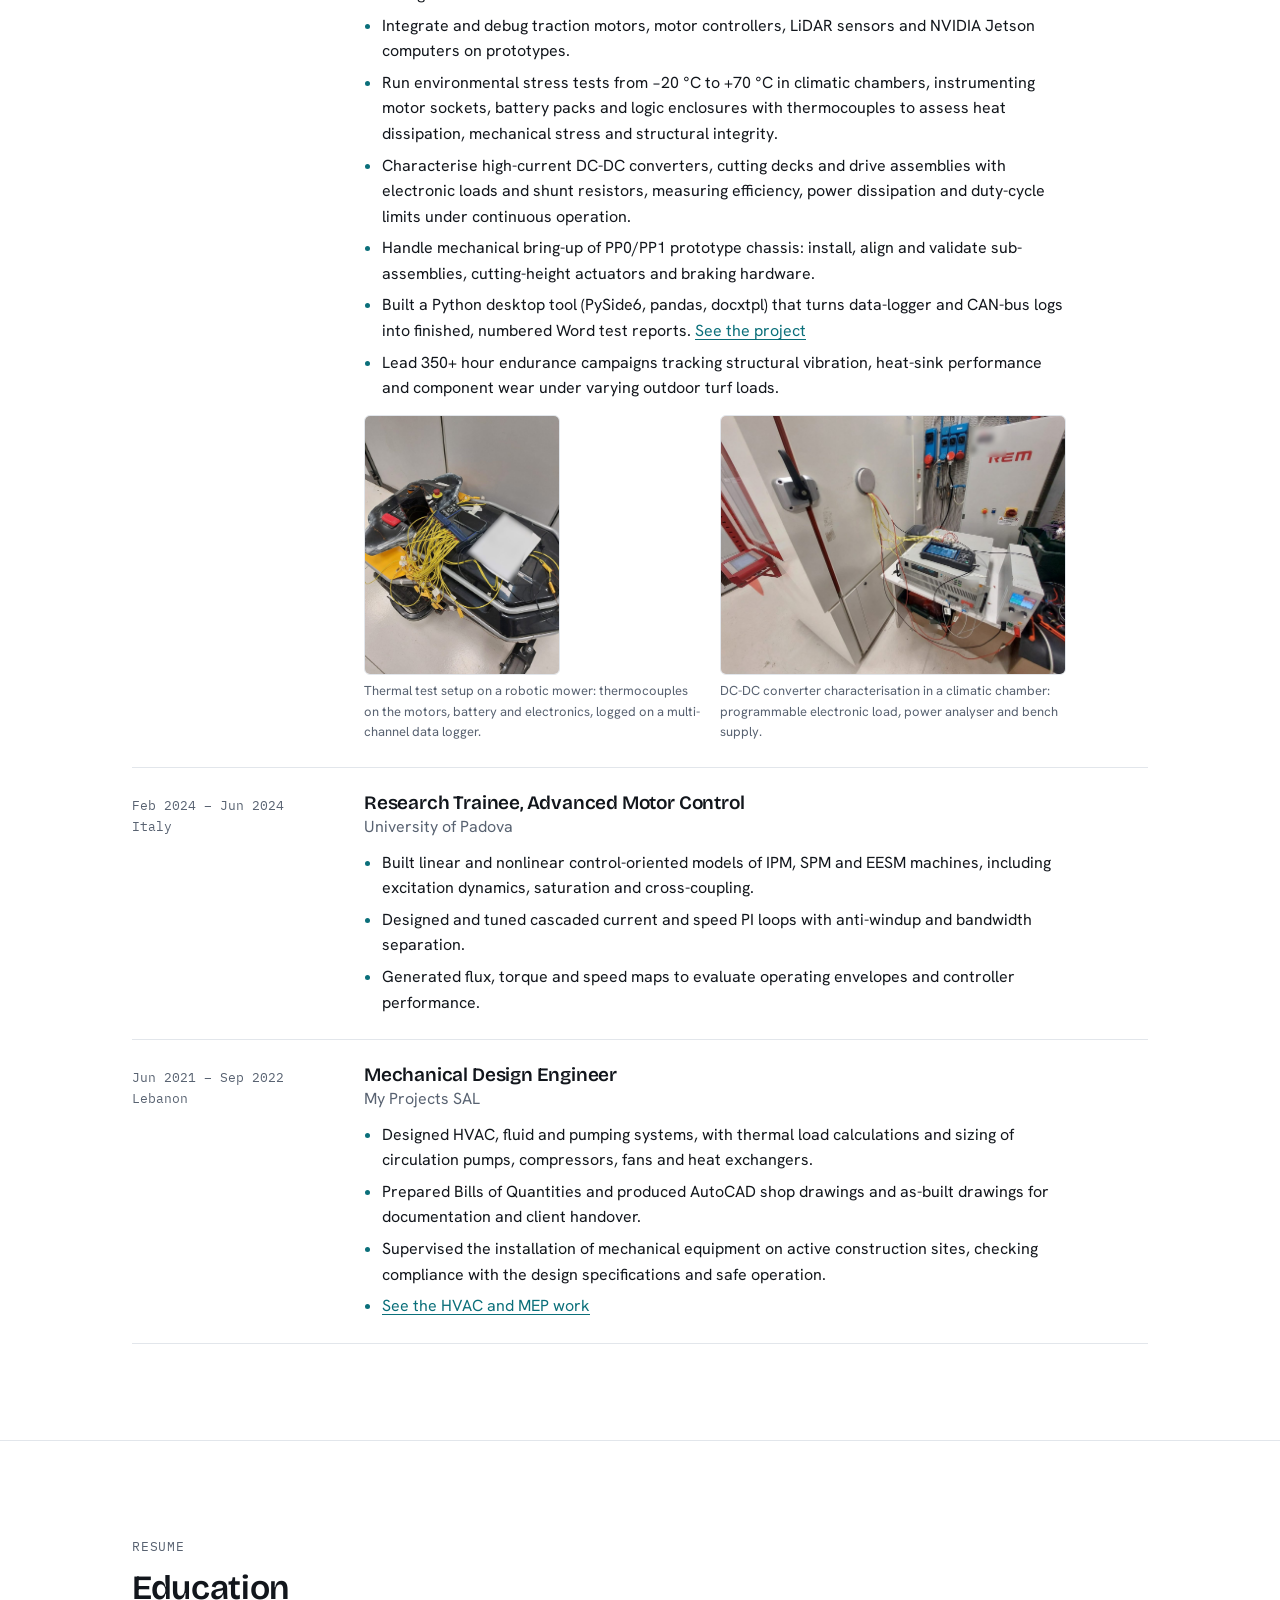
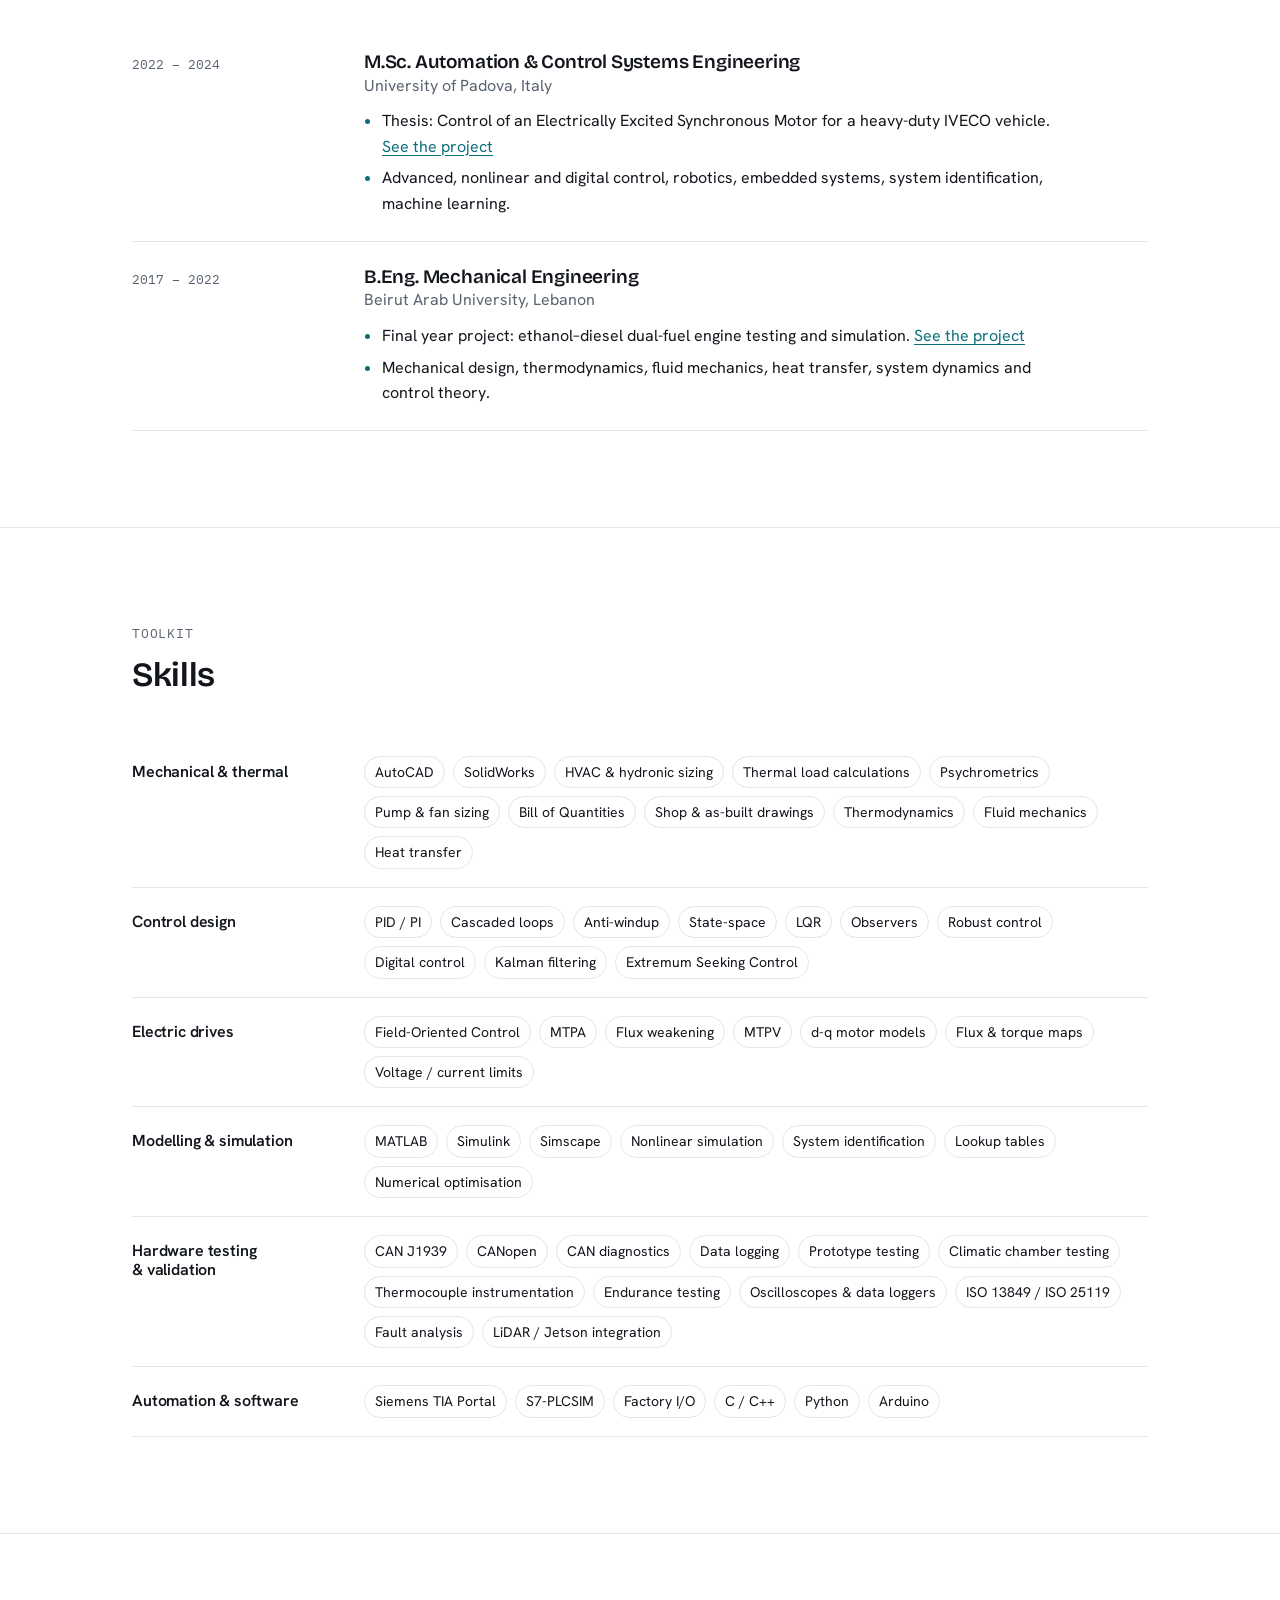
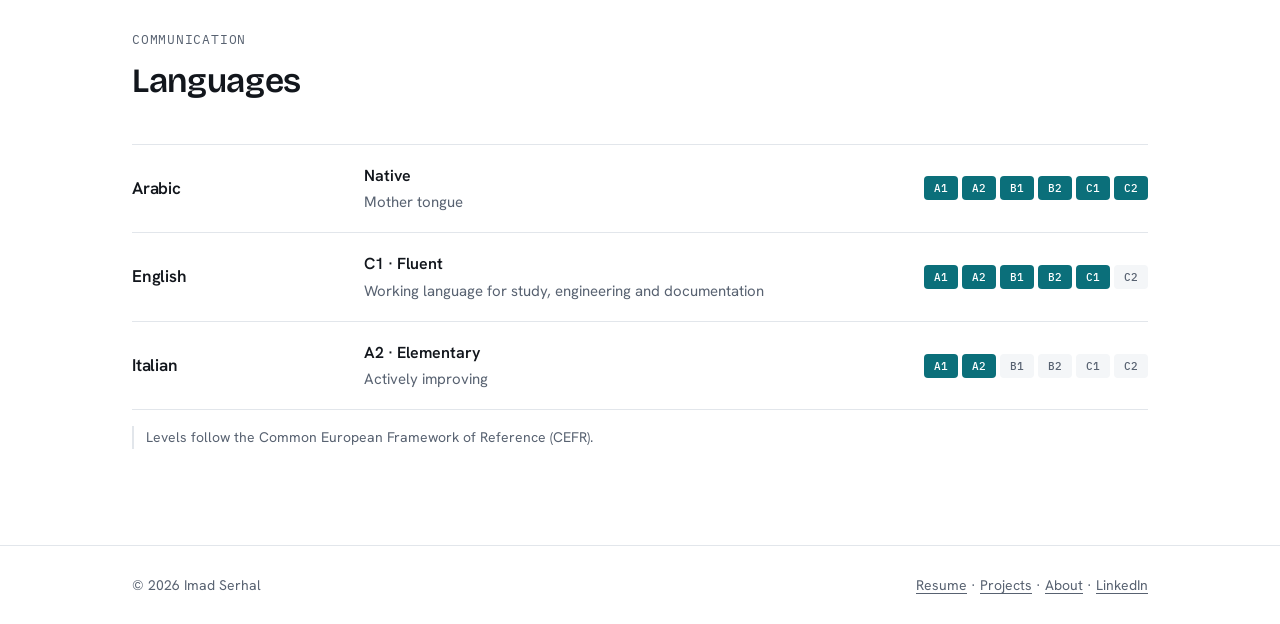
==== commit 4e78b443: "Add contact line under the name on the home page Co-Authored-By: Claude Opus 5.5 (1M context) <norep" ====
--- a/index.html
+++ b/index.html
@@ -35,6 +35,11 @@
   <div class="wrap page-intro">
     <span class="label">Resume</span>
     <h1>Imad Serhal</h1>
+    <ul class="contact-line">
+      <li><a href="mailto:imadserhal7@gmail.com">imadserhal7@gmail.com</a></li>
+      <li><a href="https://www.linkedin.com/in/imadserhal" target="_blank" rel="noopener">LinkedIn</a></li>
+      <li>Italy</li>
+    </ul>
     <p>Mechanical and control systems engineer: a B.Eng. in mechanical engineering and an M.Sc. in automation and control, with hands-on experience in HVAC and fluid system design, thermal and mechanical hardware testing, and the control of electric drives. Based in Italy.</p>
     <div class="hero-actions">
       <a class="btn" href="assets/docs/Imad_Serhal_CV.pdf" target="_blank" rel="noopener">Open PDF resume</a>
--- a/assets/style.css
+++ b/assets/style.css
@@ -400,3 +400,8 @@
 .role-media figcaption { max-width: 340px; }
 
 .preview-more { margin: 20px 0 0; }
+
+.contact-line { list-style: none; margin: -4px 0 0; padding: 0; display: flex; flex-wrap: wrap; gap: 4px 0; font-size: 0.9375rem; color: var(--muted); }
+.contact-line li + li::before { content: "·"; margin: 0 10px; color: var(--muted); }
+.contact-line a { color: var(--ink); text-decoration: none; border-bottom: 1px solid var(--line); }
+.contact-line a:hover { color: var(--accent); border-color: var(--accent); }
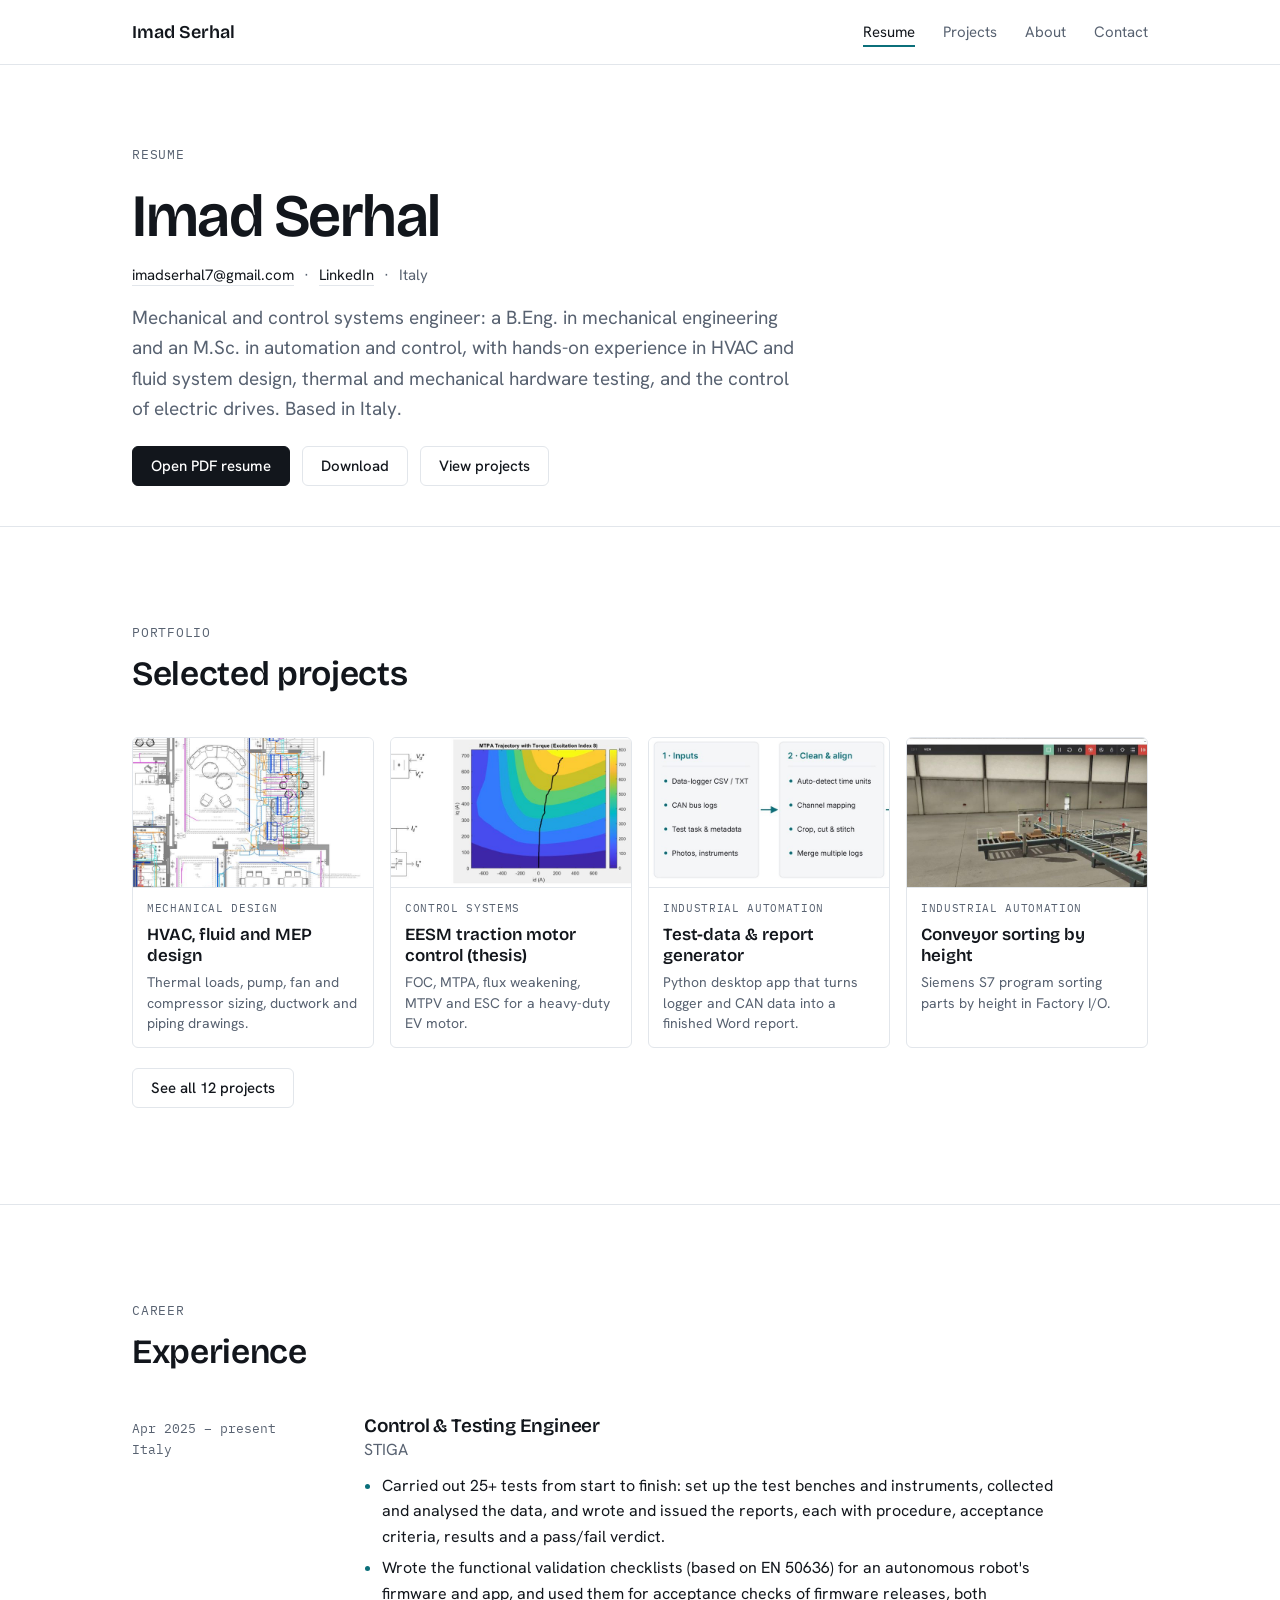
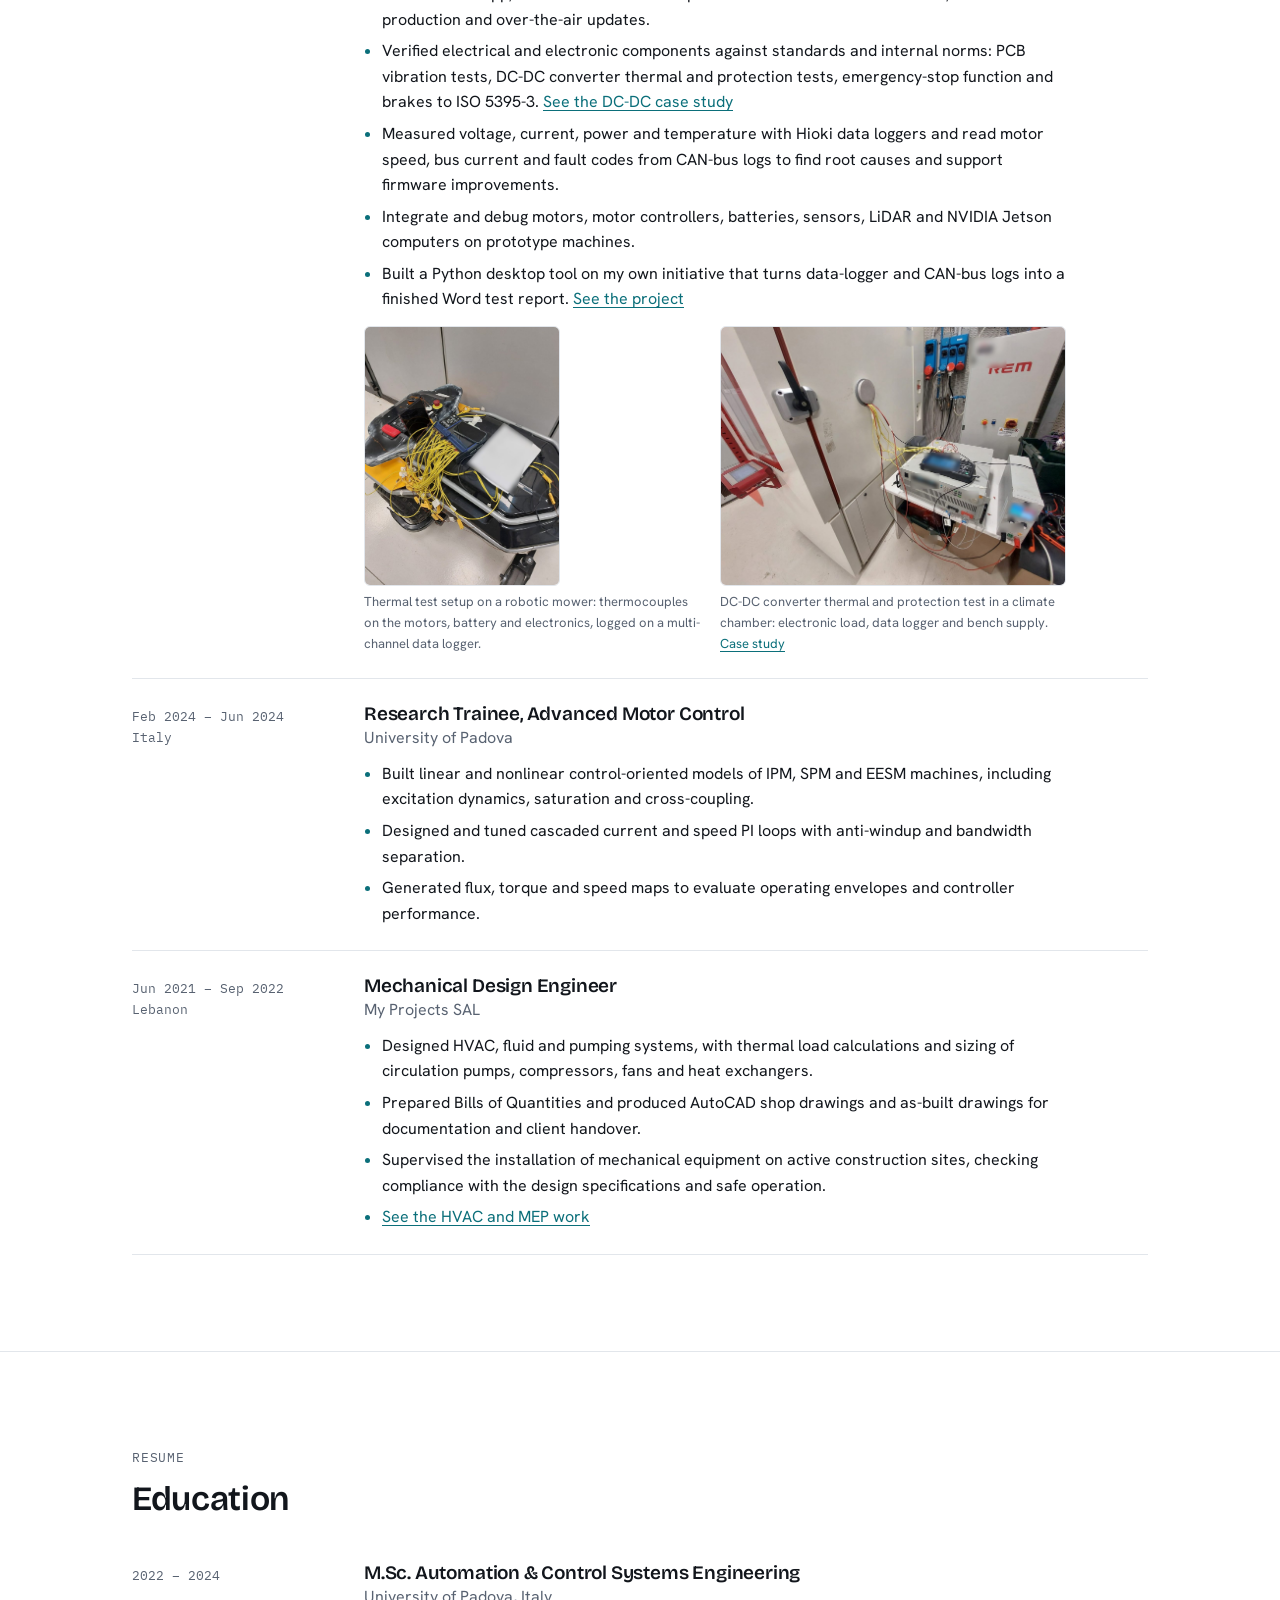
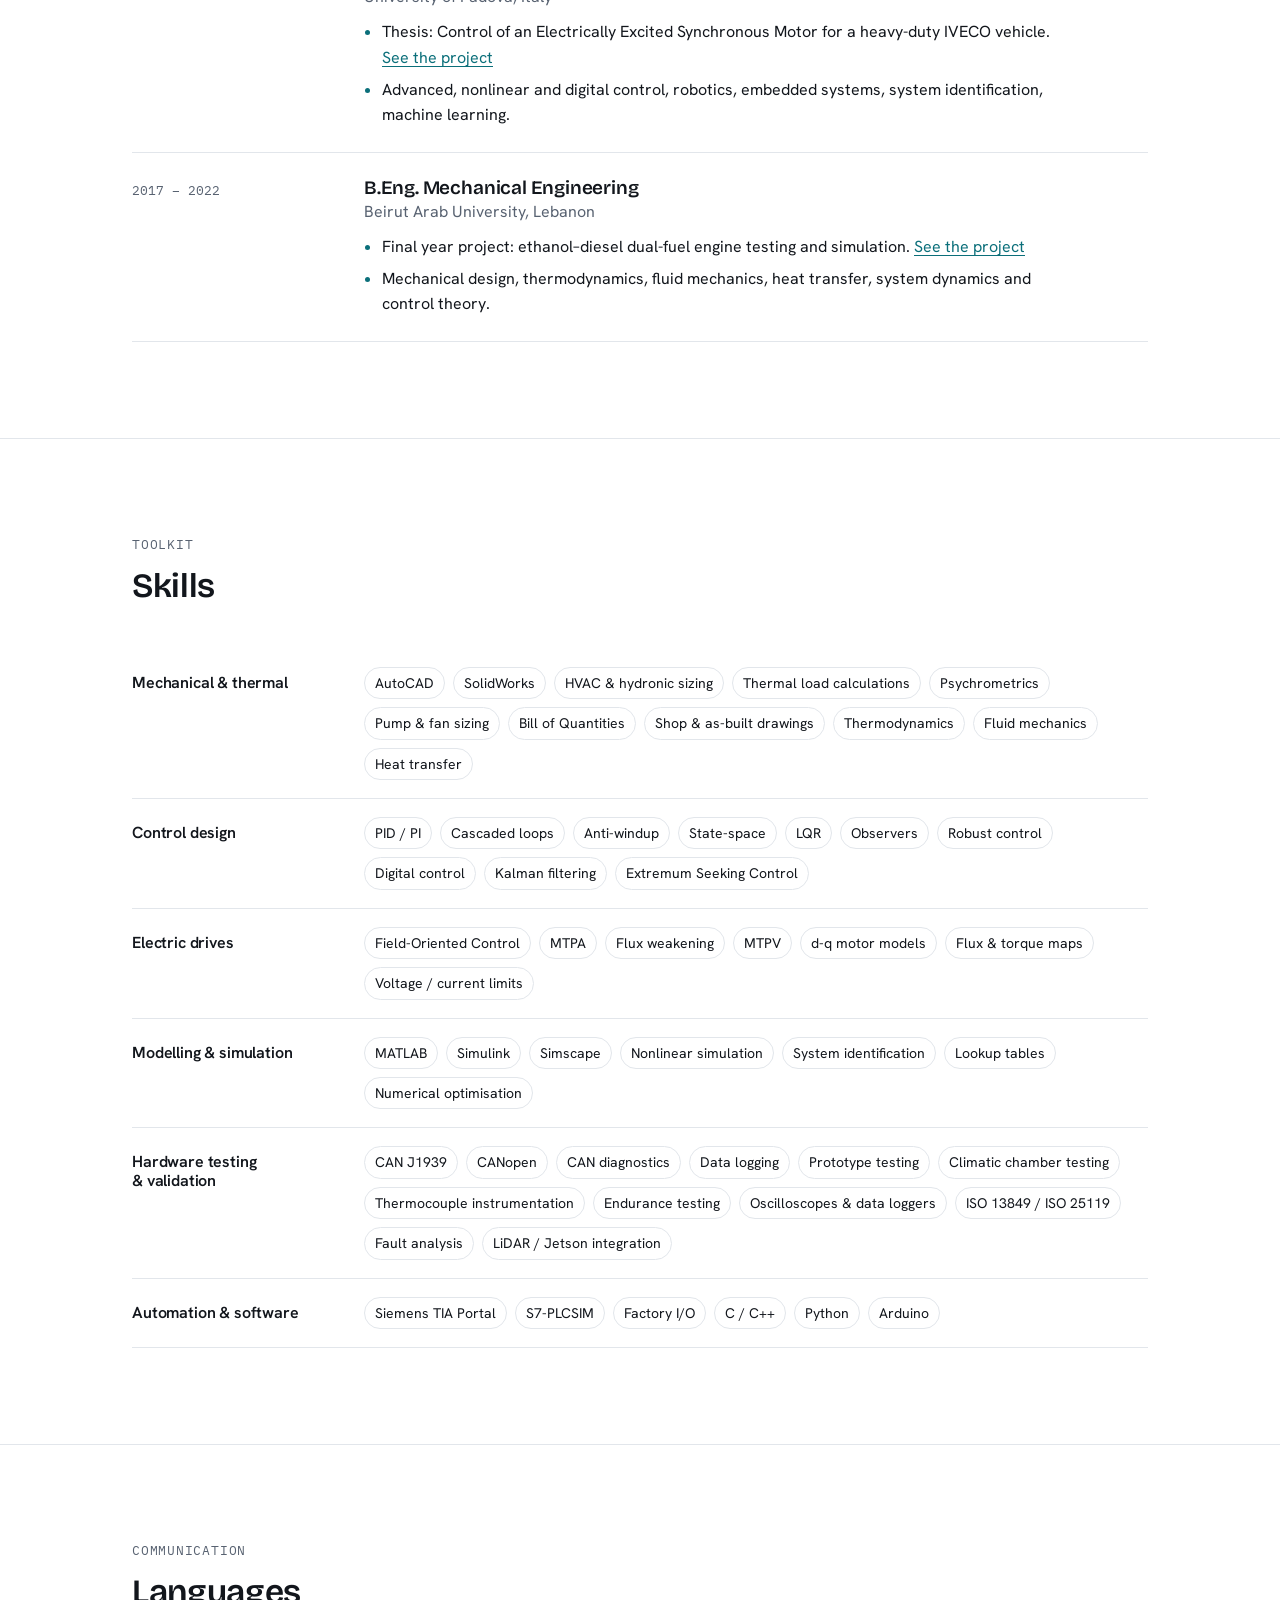
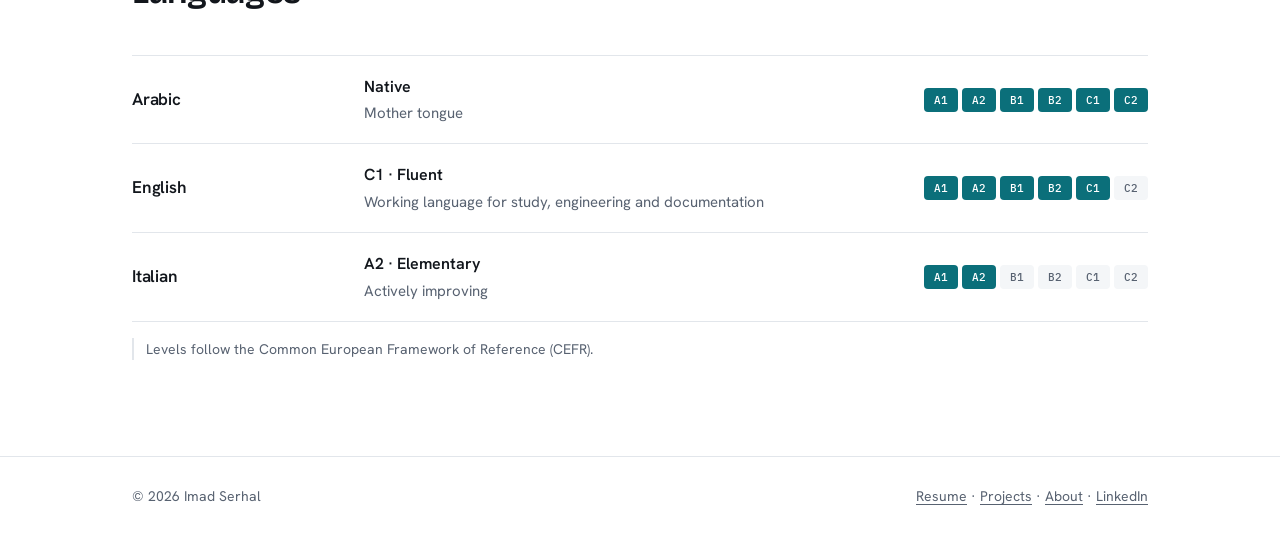
==== commit 22588b7a: "Update STIGA experience, add DC-DC test case study and test workflow panel Co-Authored-By: Claude Op" ====
--- a/index.html
+++ b/index.html
@@ -10,8 +10,10 @@
 <meta property="og:title" content="Imad Serhal · Resume">
 <meta property="og:description" content="Imad Serhal, mechanical and control systems engineer. HVAC and fluid system design, control of electric drives, PLC and industrial automation projects.">
 <meta property="og:url" content="https://imadhserhal.github.io/">
-<meta property="og:image" content="https://imadhserhal.github.io/assets/img/portrait.jpg">
-<meta name="twitter:card" content="summary">
+<meta property="og:image" content="https://imadhserhal.github.io/assets/img/social-card.jpg">
+<meta property="og:image:width" content="1200">
+<meta property="og:image:height" content="627">
+<meta name="twitter:card" content="summary_large_image">
 <link rel="preconnect" href="https://fonts.googleapis.com">
 <link rel="preconnect" href="https://fonts.gstatic.com" crossorigin>
 <link rel="stylesheet" href="https://fonts.googleapis.com/css2?family=Bricolage+Grotesque:opsz,wght@12..96,600&family=Hanken+Grotesk:wght@400;500;600&family=IBM+Plex+Mono:wght@400;500&display=swap">
@@ -80,7 +82,7 @@
         <span class="pcard-text">Siemens S7 program sorting parts by height in Factory I/O.</span>
       </a>
       </div>
-      <p class="preview-more"><a class="btn ghost" href="projects.html">See all 11 projects</a></p>
+      <p class="preview-more"><a class="btn ghost" href="projects.html">See all 12 projects</a></p>
     </div>
   </section>
 
@@ -94,17 +96,15 @@
         <article class="role">
           <div class="when">Apr 2025 – present<br>Italy</div>
           <div>
-            <h3>Control Systems Engineer, Robotics Testing &amp; Validation</h3>
+            <h3>Control &amp; Testing Engineer</h3>
             <div class="org">STIGA</div>
             <ul>
-              <li>Analyse and validate closed-loop motor and vehicle-motion behaviour on autonomous electric platforms: speed tracking, torque response, braking and stability under changing load.</li>
-              <li>Plan and run system-level test campaigns on control limits, fault handling and transient response, using real-time CAN-bus diagnostics to support firmware and control-strategy changes.</li>
-              <li>Integrate and debug traction motors, motor controllers, LiDAR sensors and NVIDIA Jetson computers on prototypes.</li>
-              <li>Run environmental stress tests from −20 °C to +70 °C in climatic chambers, instrumenting motor sockets, battery packs and logic enclosures with thermocouples to assess heat dissipation, mechanical stress and structural integrity.</li>
-              <li>Characterise high-current DC-DC converters, cutting decks and drive assemblies with electronic loads and shunt resistors, measuring efficiency, power dissipation and duty-cycle limits under continuous operation.</li>
-              <li>Handle mechanical bring-up of PP0/PP1 prototype chassis: install, align and validate sub-assemblies, cutting-height actuators and braking hardware.</li>
-              <li>Built a Python desktop tool (PySide6, pandas, docxtpl) that turns data-logger and CAN-bus logs into finished, numbered Word test reports. <a href="projects.html#report-tool">See the project</a></li>
-              <li>Lead 350+ hour endurance campaigns tracking structural vibration, heat-sink performance and component wear under varying outdoor turf loads.</li>
+              <li>Carried out 25+ tests from start to finish: set up the test benches and instruments, collected and analysed the data, and wrote and issued the reports, each with procedure, acceptance criteria, results and a pass/fail verdict.</li>
+              <li>Wrote the functional validation checklists (based on EN 50636) for an autonomous robot's firmware and app, and used them for acceptance checks of firmware releases, both production and over-the-air updates.</li>
+              <li>Verified electrical and electronic components against standards and internal norms: PCB vibration tests, DC-DC converter thermal and protection tests, emergency-stop function and brakes to ISO 5395-3. <a href="projects.html#dcdc-test">See the DC-DC case study</a></li>
+              <li>Measured voltage, current, power and temperature with Hioki data loggers and read motor speed, bus current and fault codes from CAN-bus logs to find root causes and support firmware improvements.</li>
+              <li>Integrate and debug motors, motor controllers, batteries, sensors, LiDAR and NVIDIA Jetson computers on prototype machines.</li>
+              <li>Built a Python desktop tool on my own initiative that turns data-logger and CAN-bus logs into a finished Word test report. <a href="projects.html#report-tool">See the project</a></li>
             </ul>
             <div class="role-media">
               <figure>
@@ -113,7 +113,7 @@
               </figure>
               <figure>
                 <img src="assets/img/dcdc-setup.jpg" alt="DC-DC converter wired through a climatic chamber port to an electronic load, power analyser and bench supply" loading="lazy">
-                <figcaption>DC-DC converter characterisation in a climatic chamber: programmable electronic load, power analyser and bench supply.</figcaption>
+                <figcaption>DC-DC converter thermal and protection test in a climate chamber: electronic load, data logger and bench supply. <a href="projects.html#dcdc-test">Case study</a></figcaption>
               </figure>
             </div>
           </div>
--- a/assets/style.css
+++ b/assets/style.css
@@ -405,3 +405,22 @@
 .contact-line li + li::before { content: "·"; margin: 0 10px; color: var(--muted); }
 .contact-line a { color: var(--ink); text-decoration: none; border-bottom: 1px solid var(--line); }
 .contact-line a:hover { color: var(--accent); border-color: var(--accent); }
+
+.other-projects { margin-top: clamp(28px, 4vw, 40px); }
+.other-projects[hidden] { display: none; }
+.other-head { font-size: var(--step-1); margin: 0 0 12px; color: var(--muted); }
+.pcards-mini { grid-template-columns: repeat(auto-fill, minmax(min(100%, 300px), 1fr)); gap: 10px; }
+.pcard.mini { grid-template-columns: 96px minmax(0, 1fr); grid-template-rows: auto auto 1fr; column-gap: 12px; row-gap: 2px; padding: 0; align-items: start; }
+.pcard.mini img { grid-row: 1 / span 3; height: 100%; min-height: 84px; aspect-ratio: auto; border-bottom: 0; border-right: 1px solid var(--line); margin: 0; }
+.pcard.mini .label, .pcard.mini strong, .pcard.mini .pcard-text { padding-inline: 0 12px; }
+.pcard.mini .label { padding-top: 10px; }
+.pcard.mini strong { font-size: 0.9375rem; }
+.pcard.mini .pcard-text { padding-bottom: 10px; font-size: 0.8125rem; }
+
+.howto { border: 1px solid var(--line); border-radius: var(--radius); background: var(--surface); padding: 16px 18px; }
+.howto h4 { margin: 0 0 12px; font-size: 0.9375rem; }
+.howto ol { list-style: none; counter-reset: st; margin: 0; padding: 0; display: grid; gap: 14px; grid-template-columns: repeat(auto-fit, minmax(min(100%, 200px), 1fr)); }
+.howto li { counter-increment: st; display: grid; gap: 4px; align-content: start; }
+.howto li b::before { content: counter(st) ". "; color: var(--accent); font-family: var(--font-mono); }
+.howto li b { font-size: 0.9375rem; }
+.howto li span { font-size: 0.875rem; color: var(--muted); line-height: 1.45; }
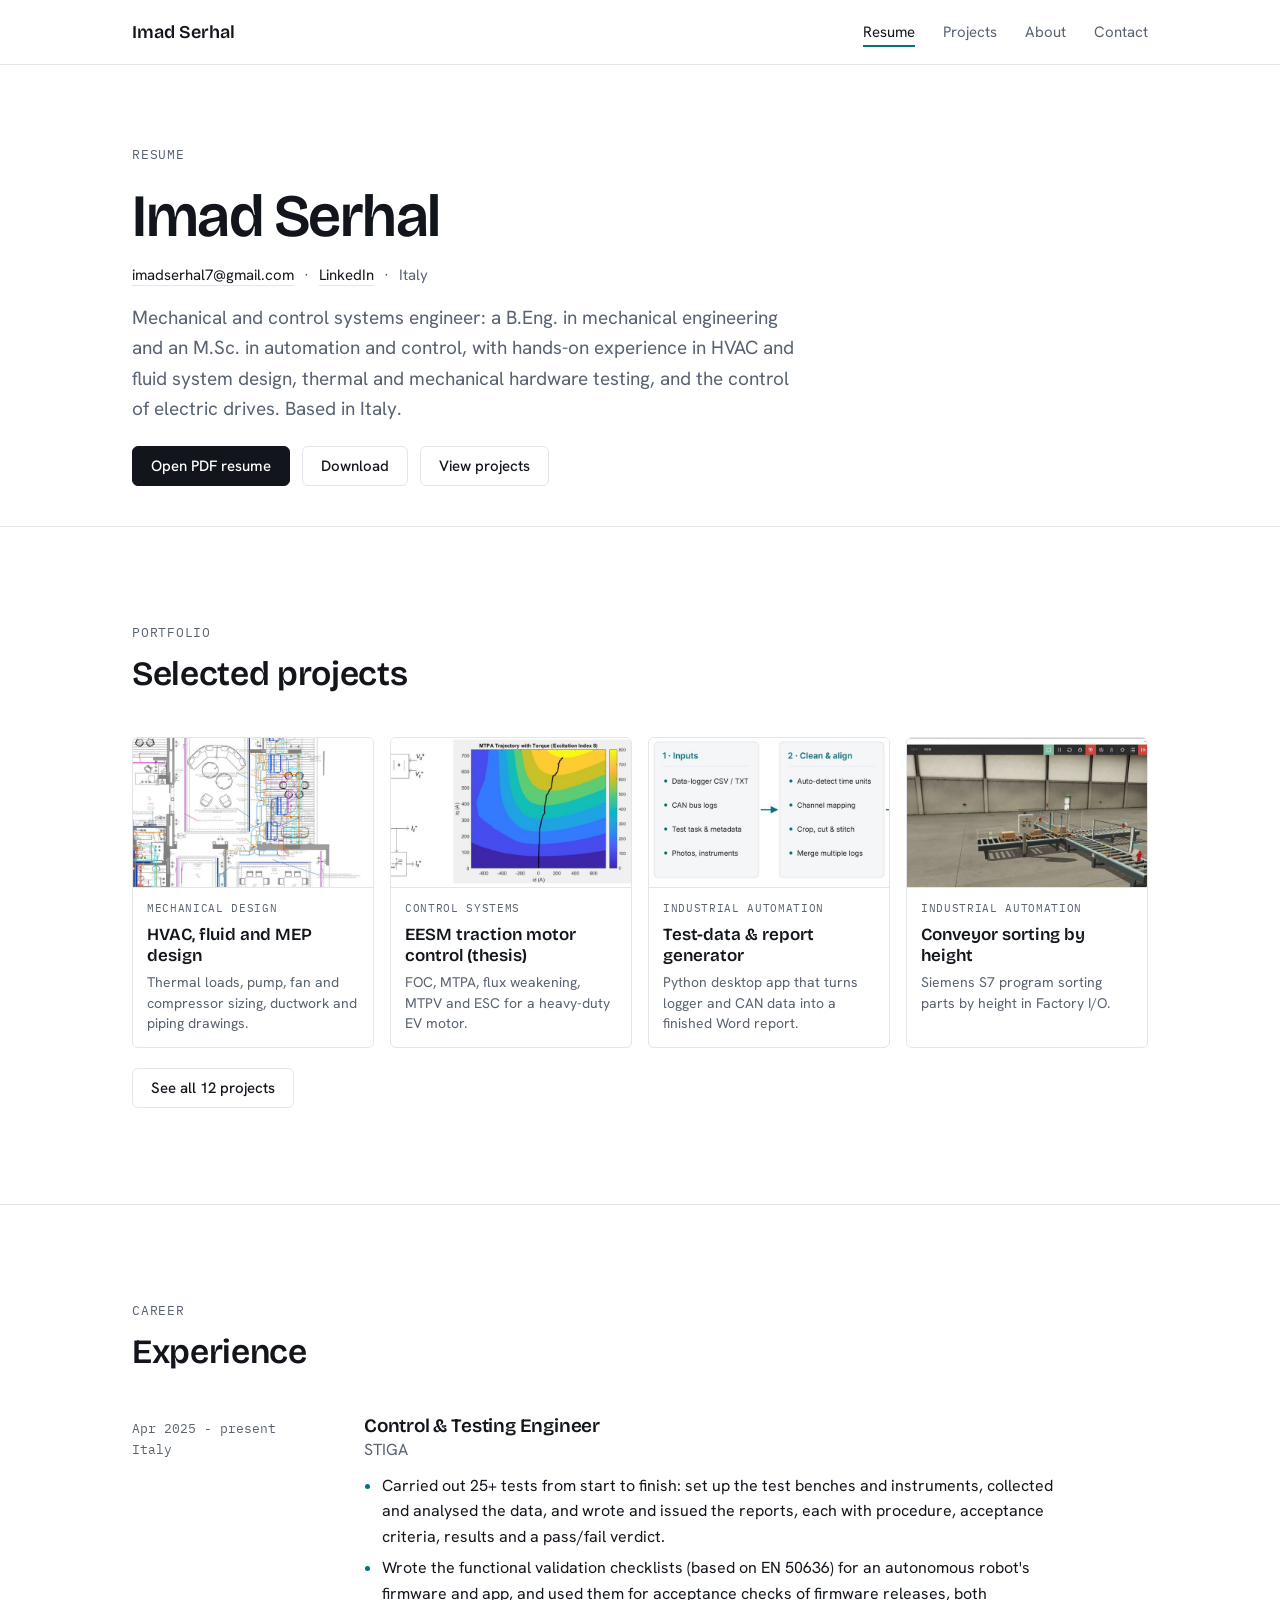
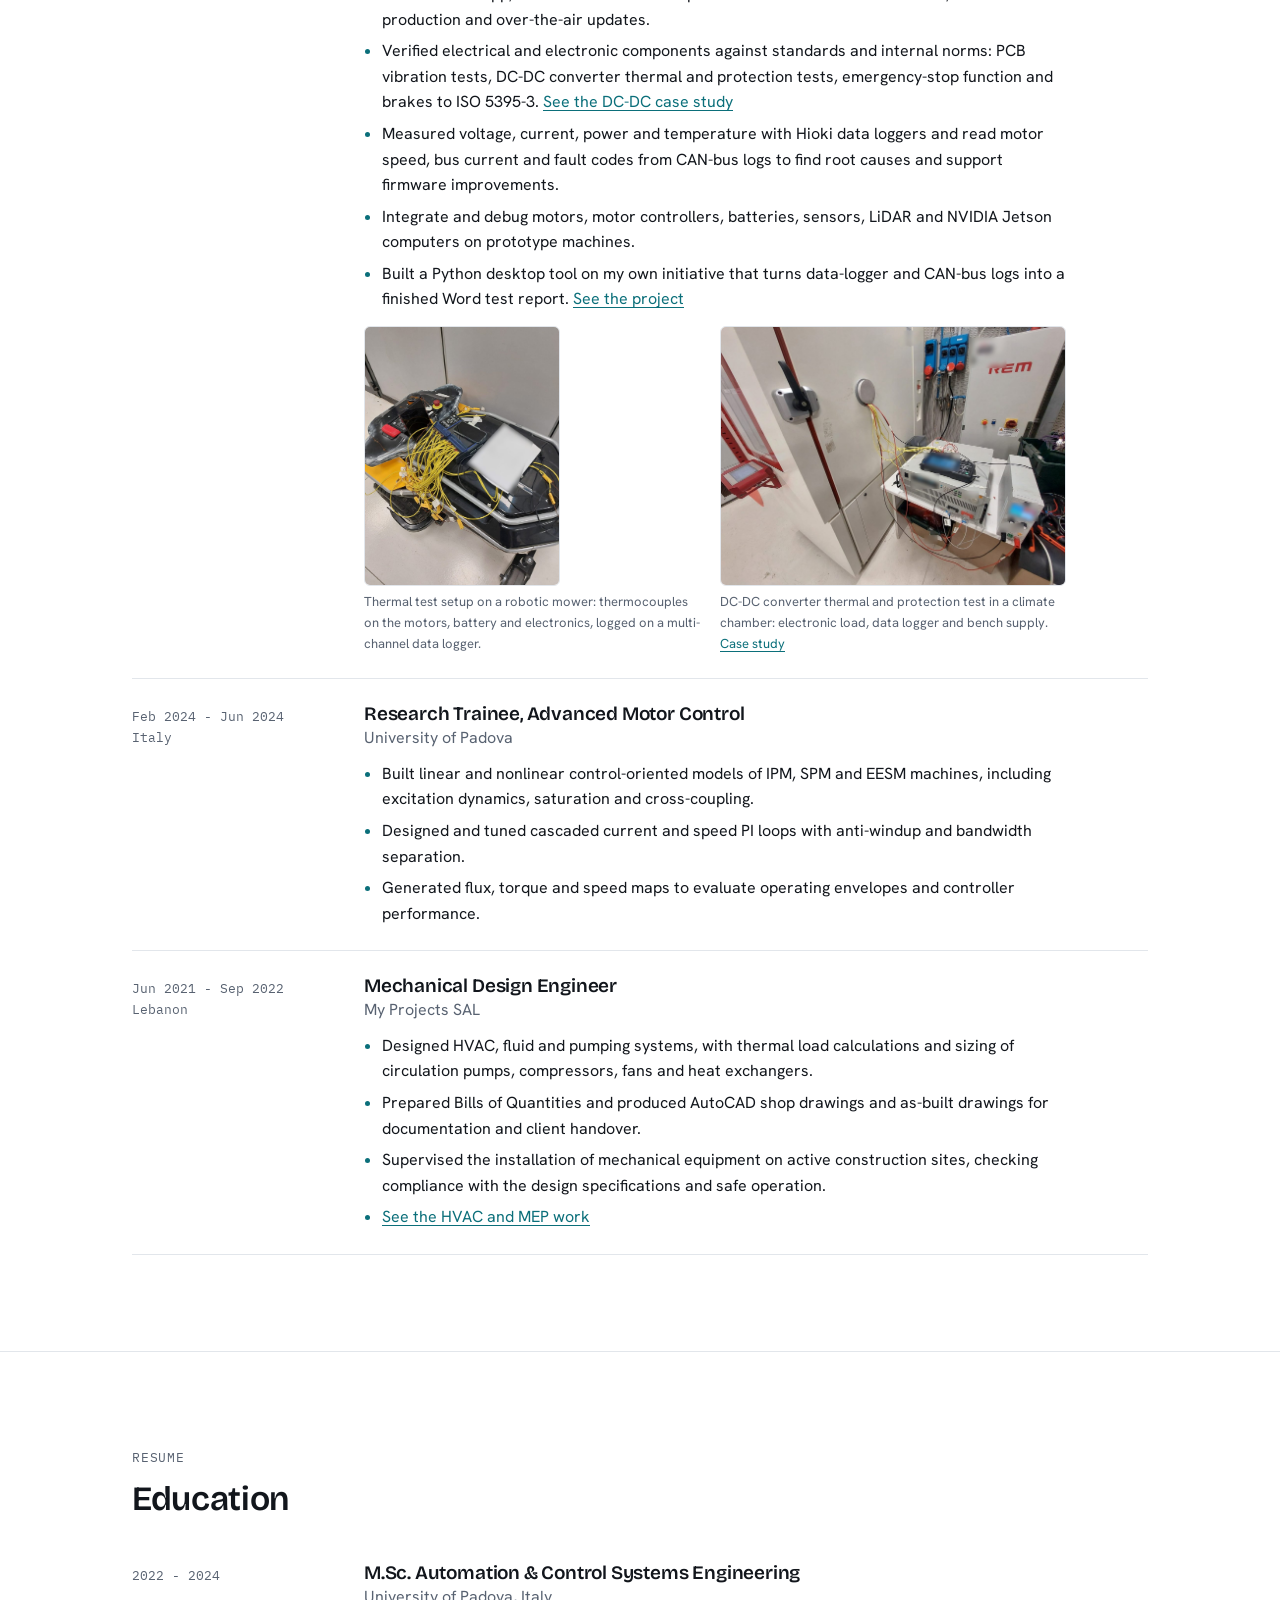
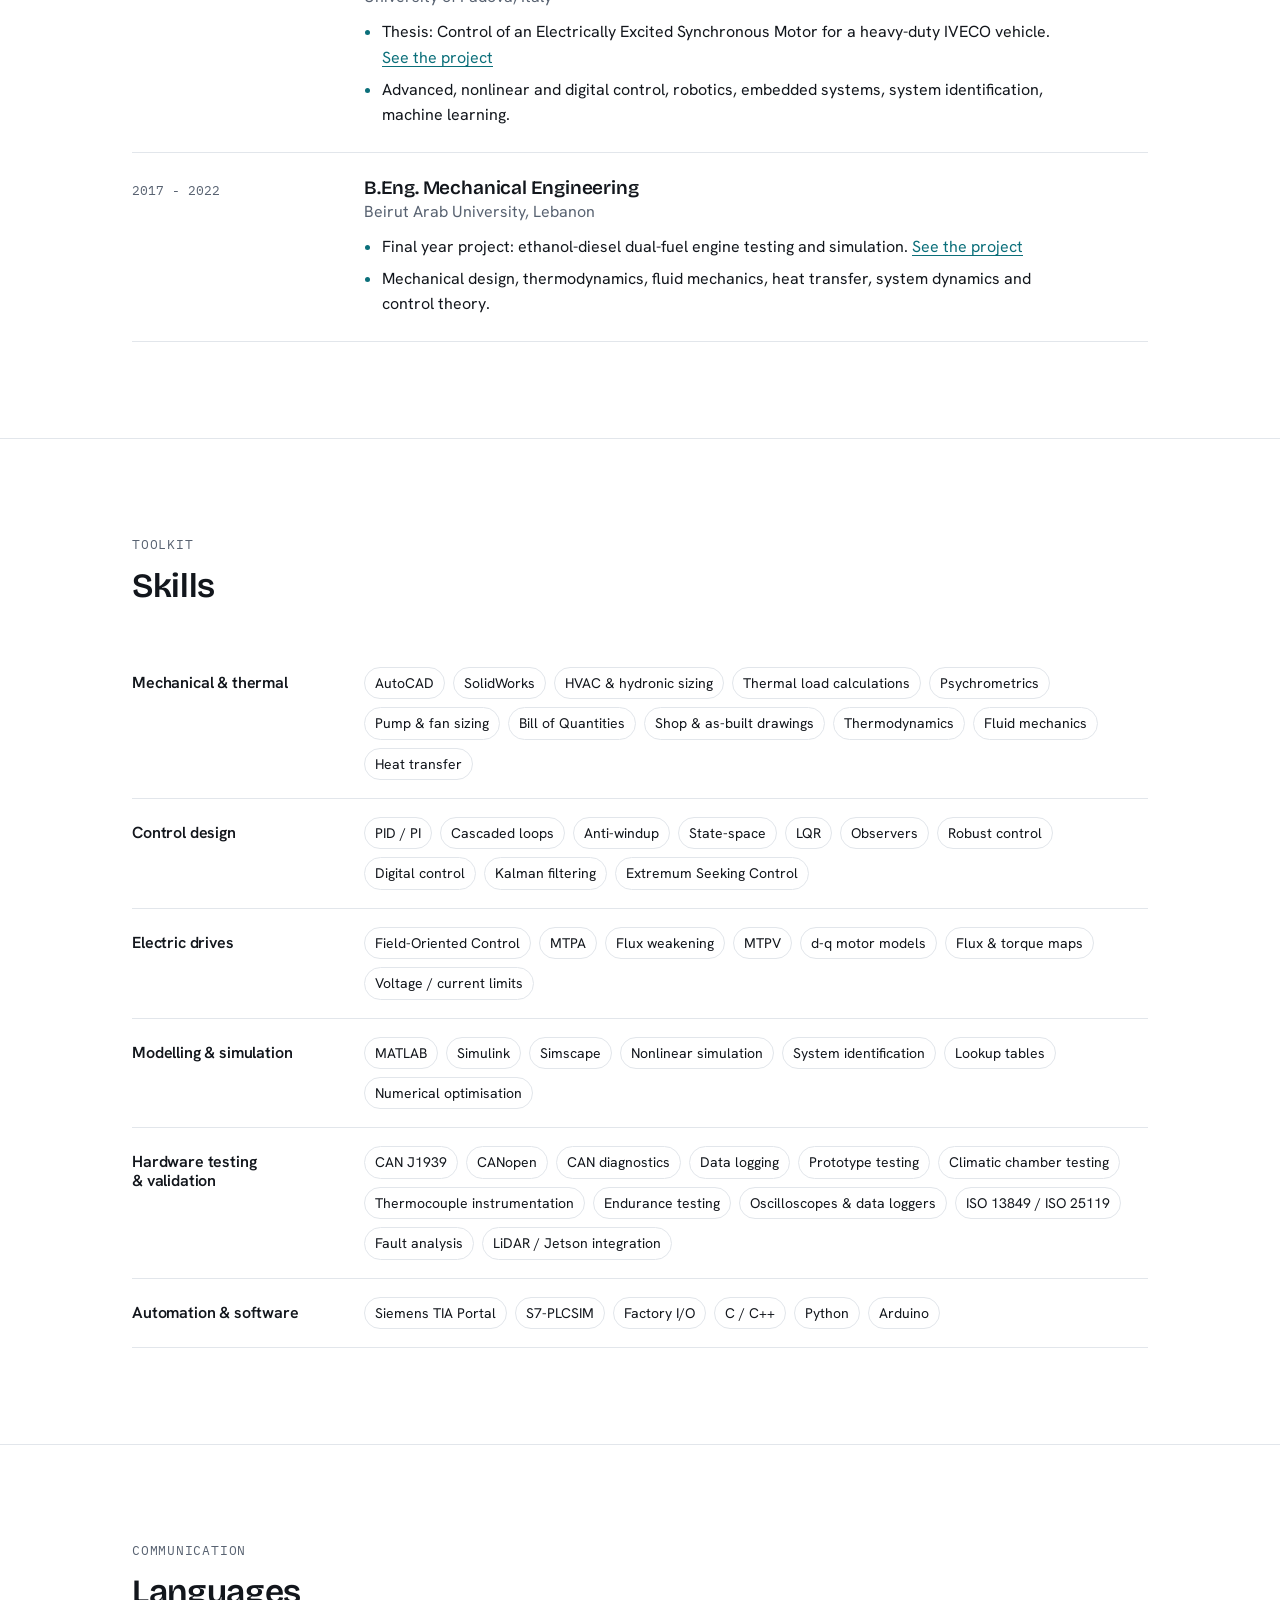
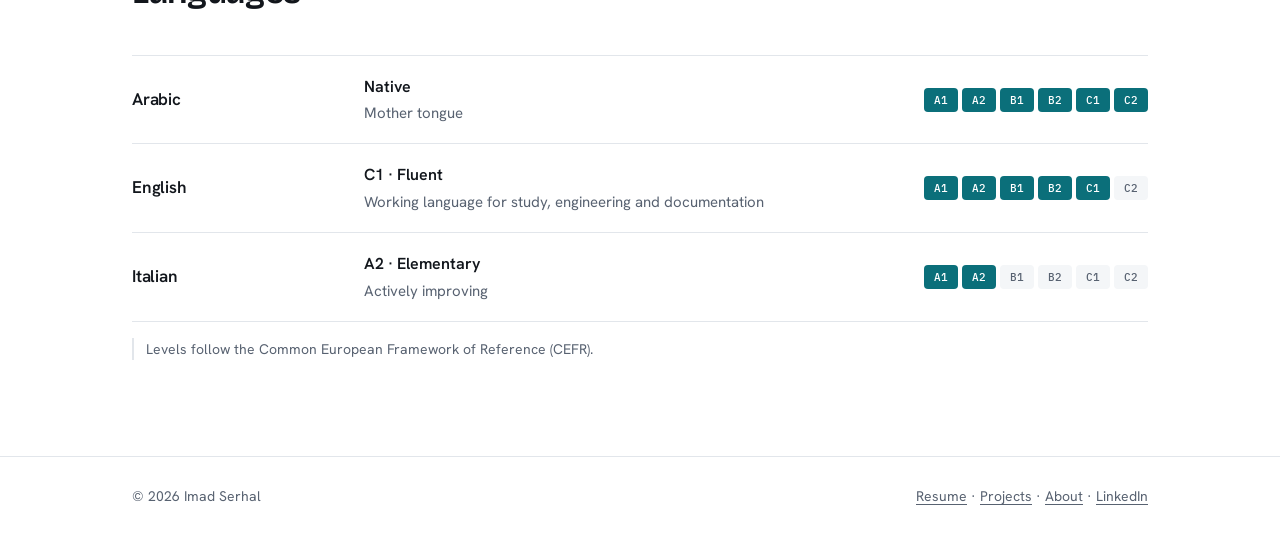
==== commit f4af2dd4: "Remove long dashes from the resume page and CV Co-Authored-By: Claude Opus 5.5 <noreply@anthropic.co" ====
--- a/index.html
+++ b/index.html
@@ -94,7 +94,7 @@
       </div>
       <div class="timeline">
         <article class="role">
-          <div class="when">Apr 2025 – present<br>Italy</div>
+          <div class="when">Apr 2025 - present<br>Italy</div>
           <div>
             <h3>Control &amp; Testing Engineer</h3>
             <div class="org">STIGA</div>
@@ -119,7 +119,7 @@
           </div>
         </article>
         <article class="role">
-          <div class="when">Feb 2024 – Jun 2024<br>Italy</div>
+          <div class="when">Feb 2024 - Jun 2024<br>Italy</div>
           <div>
             <h3>Research Trainee, Advanced Motor Control</h3>
             <div class="org">University of Padova</div>
@@ -131,7 +131,7 @@
           </div>
         </article>
         <article class="role">
-          <div class="when">Jun 2021 – Sep 2022<br>Lebanon</div>
+          <div class="when">Jun 2021 - Sep 2022<br>Lebanon</div>
           <div>
             <h3>Mechanical Design Engineer</h3>
             <div class="org">My Projects SAL</div>
@@ -155,7 +155,7 @@
       </div>
       <div class="timeline">
         <article class="role">
-          <div class="when">2022 – 2024</div>
+          <div class="when">2022 - 2024</div>
           <div>
             <h3>M.Sc. Automation &amp; Control Systems Engineering</h3>
             <div class="org">University of Padova, Italy</div>
@@ -166,12 +166,12 @@
           </div>
         </article>
         <article class="role">
-          <div class="when">2017 – 2022</div>
+          <div class="when">2017 - 2022</div>
           <div>
             <h3>B.Eng. Mechanical Engineering</h3>
             <div class="org">Beirut Arab University, Lebanon</div>
             <ul>
-              <li>Final year project: ethanol–diesel dual-fuel engine testing and simulation. <a href="projects.html#ethanol-engine">See the project</a></li>
+              <li>Final year project: ethanol-diesel dual-fuel engine testing and simulation. <a href="projects.html#ethanol-engine">See the project</a></li>
               <li>Mechanical design, thermodynamics, fluid mechanics, heat transfer, system dynamics and control theory.</li>
             </ul>
           </div>
